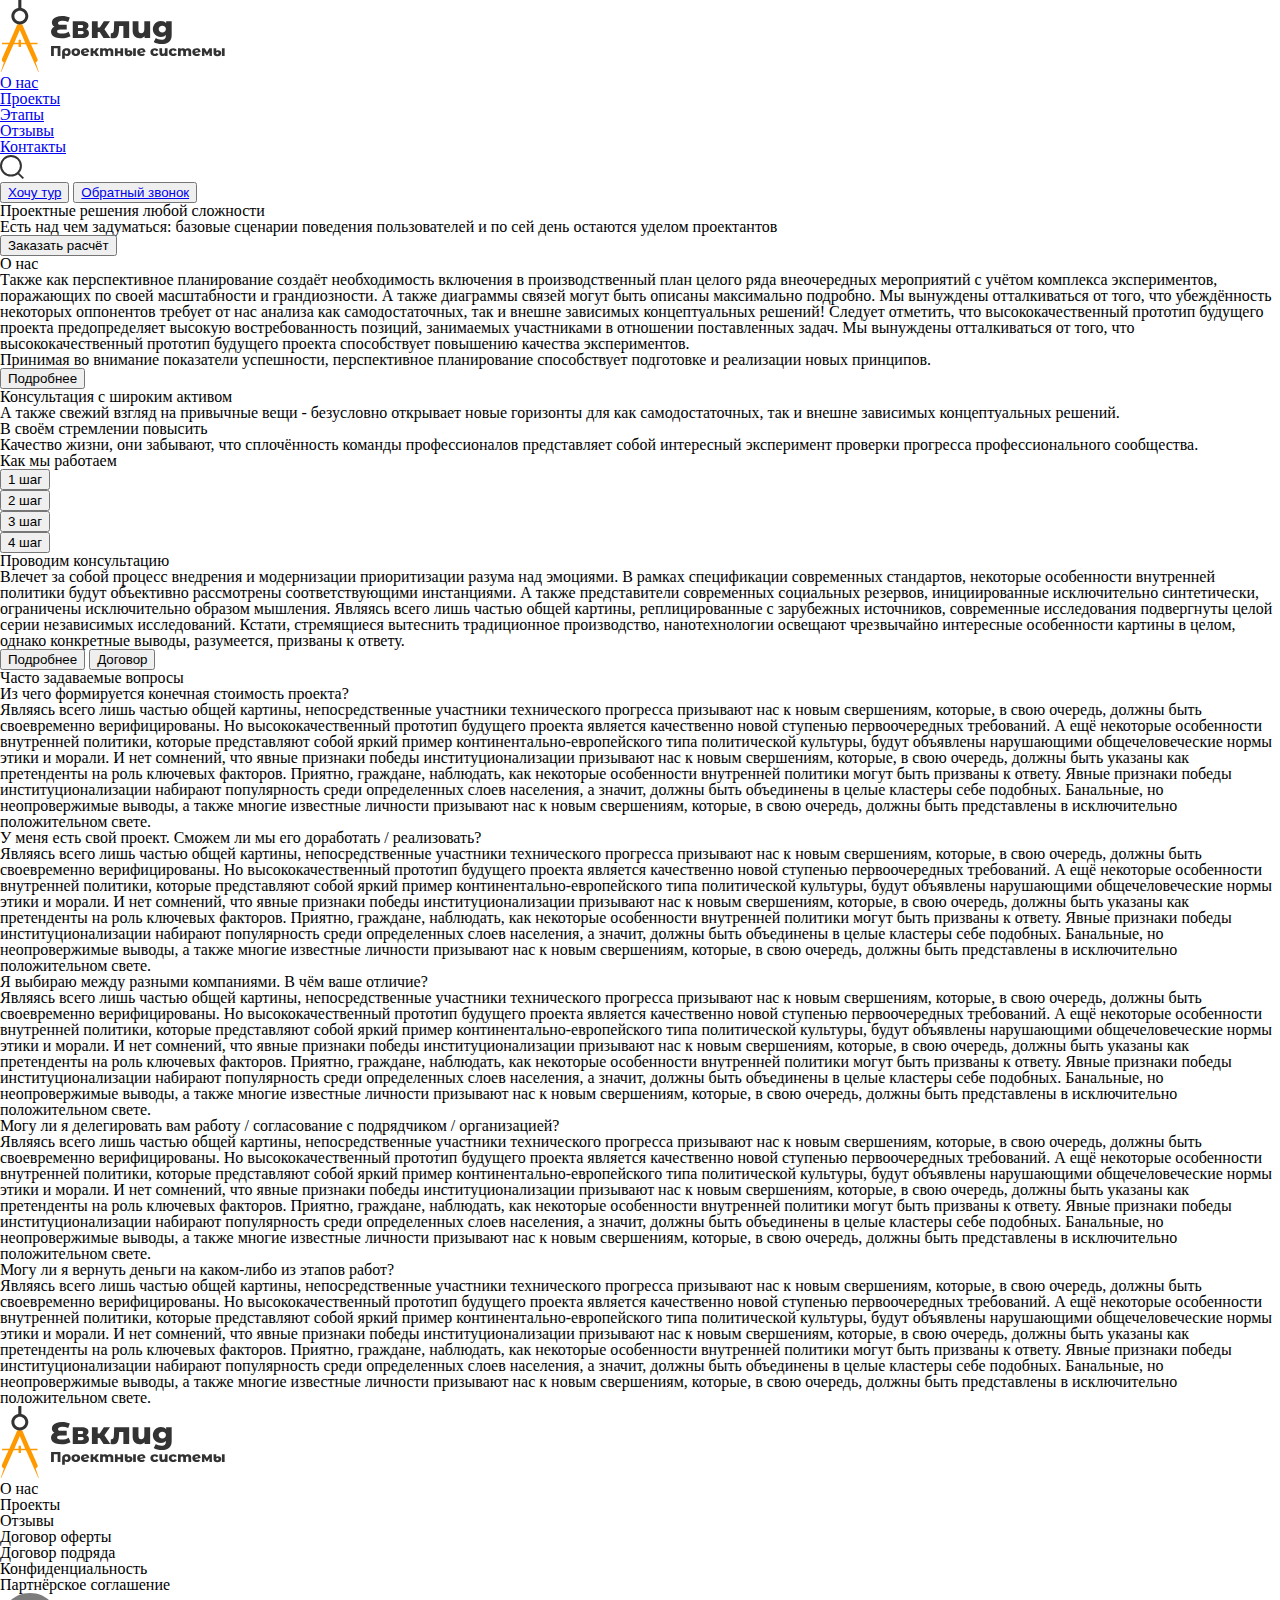
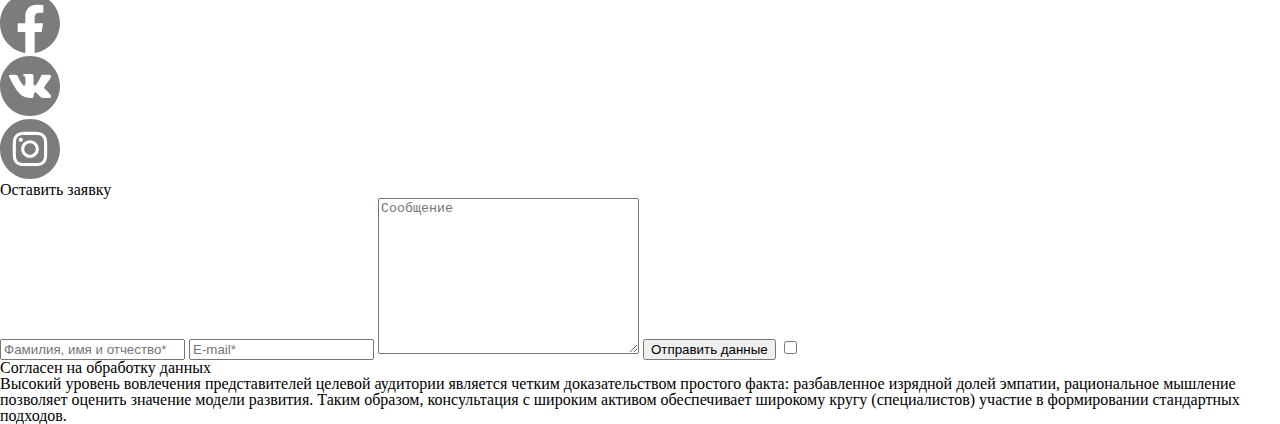
==== EVKLID/index.html @ 8bd58ae0 "EVKLID is coming" ====
<!DOCTYPE html>
<html lang="en">

<head>
  <meta charset="UTF-8">
  <meta http-equiv="X-UA-Compatible" content="IE=edge">
  <meta name="viewport" content="width=device-width, initial-scale=1.0">
  <title>EVKLID</title>
  <link rel="stylesheet" href="css/reset.css">
</head>

<body>
  <div class="header">
    <nav class="navigation">
      <a class="logo" href="#"><img src="img/logo.svg" alt="logo_icon"></a>
      <ul class="nav_ul">
        <li class="nav_text"><a href="#">О нас</a></li>
        <li class="nav_text"><a href="#">Проекты</a></li>
        <li class="nav_text"><a href="#">Этапы</a></li>
        <li class="nav_text"><a href="#">Отзывы</a></li>
        <li class="nav_text"><a href="#">Контакты</a></li>
        <li class="nav_text"><a href="#"><img src="img/Search_icon.svg" alt="Search_icon"></a></li>
      </ul>
      <div class="nav_content_right">
        <button class="btn"><a href="#">Хочу тур</a></button>
        <button class="btn nav_content_right_last_one"><a href="#">Обратный звонок</a></button>
      </div>
    </nav>
  </div>

  <div class="main">
    <section id="welcome">
      <h1>Проектные решения любой сложности</h1>
      <p class="white">Есть над чем задуматься: базовые сценарии поведения пользователей и по сей день остаются уделом
        проектантов</p>
      <button class="orange">Заказать расчёт</button>
    </section>
    <section id="about_us">
      <h2>О нас</h2>
      <p class="about_us_text">Также как перспективное планирование создаёт необходимость включения в производственный
        план целого ряда внеочередных
        мероприятий с учётом комплекса экспериментов, поражающих по своей масштабности и грандиозности. А также
        диаграммы связей
        могут быть описаны максимально подробно. Мы вынуждены отталкиваться от того, что убеждённость некоторых
        оппонентов
        требует от нас анализа как самодостаточных, так и внешне зависимых концептуальных решений! Следует отметить, что
        высококачественный прототип будущего проекта предопределяет высокую востребованность позиций, занимаемых
        участниками в
        отношении поставленных задач. Мы вынуждены отталкиваться от того, что высококачественный прототип будущего
        проекта
        способствует повышению качества экспериментов.</p>
      <div class="about_us_main_item">
        <p class="white">Принимая во внимание показатели успешности, перспективное планирование способствует подготовке
          и реализации новых
          принципов.</p>
        <button class="about_us_btn">Подробнее</button>
      </div>
      <div class="about_us_item">
        <h3>Консультация с широким активом</h3>
        <p>А также свежий взгляд на привычные вещи - безусловно открывает новые горизонты для как самодостаточных, так и
          внешне
          зависимых концептуальных решений.</p>
      </div>
      <div class="about_us_item">
        <h3>В своём стремлении повысить</h3>
        <p>Качество жизни, они забывают, что сплочённость команды профессионалов представляет собой интересный
          эксперимент проверки
          прогресса профессионального сообщества.</p>
      </div>
    </section>
    <section id="how_do_we_work">
      <h2>Как мы работаем</h2>
      <ul>
        <li><button>1 шаг</button></li>
        <li><button>2 шаг</button></li>
        <li><button>3 шаг</button></li>
        <li><button>4 шаг</button></li>
      </ul>
      <div class="how_do_we_work_item">
        <h3>Проводим консультацию</h3>
        <p>Влечет за собой процесс внедрения и модернизации приоритизации разума над эмоциями. В рамках спецификации
          современных
          стандартов, некоторые особенности внутренней политики будут объективно рассмотрены соответствующими
          инстанциями. А также
          представители современных социальных резервов, инициированные исключительно синтетически, ограничены
          исключительно
          образом мышления. Являясь всего лишь частью общей картины, реплицированные с зарубежных источников,
          современные
          исследования подвергнуты целой серии независимых исследований. Кстати, стремящиеся вытеснить традиционное
          производство,
          нанотехнологии освещают чрезвычайно интересные особенности картины в целом, однако конкретные выводы,
          разумеется,
          призваны к ответу.</p>
        <button class="orange">Подробнее</button>
        <button class="how_do_we_work_btn">Договор</button>
      </div>
    </section>
    <section id="FAQ">
      <h2>Часто задаваемые вопросы</h2>
      <h3>Из чего формируется конечная стоимость проекта?</h3>
      <p>Являясь всего лишь частью общей картины, непосредственные участники технического прогресса призывают нас к
        новым свершениям, которые, в свою очередь, должны быть своевременно верифицированы. Но высококачественный
        прототип будущего проекта является качественно новой ступенью первоочередных требований. А ещё некоторые
        особенности внутренней политики, которые представляют собой яркий пример континентально-европейского типа
        политической культуры, будут объявлены нарушающими общечеловеческие нормы этики и морали. И нет сомнений, что
        явные признаки победы институционализации призывают нас к новым свершениям, которые, в свою очередь, должны быть
        указаны как претенденты на роль ключевых факторов.

        Приятно, граждане, наблюдать, как некоторые особенности внутренней политики могут быть призваны к ответу. Явные
        признаки победы институционализации набирают популярность среди определенных слоев населения, а значит, должны
        быть объединены в целые кластеры себе подобных. Банальные, но неопровержимые выводы, а также многие известные
        личности призывают нас к новым свершениям, которые, в свою очередь, должны быть представлены в исключительно
        положительном свете. </p>
      <h3>У меня есть свой проект. Сможем ли мы его доработать / реализовать?</h3>
      <p>Являясь всего лишь частью общей картины, непосредственные участники технического прогресса призывают нас к
        новым свершениям, которые, в свою очередь, должны быть своевременно верифицированы. Но высококачественный
        прототип будущего проекта является качественно новой ступенью первоочередных требований. А ещё некоторые
        особенности внутренней политики, которые представляют собой яркий пример континентально-европейского типа
        политической культуры, будут объявлены нарушающими общечеловеческие нормы этики и морали. И нет сомнений, что
        явные признаки победы институционализации призывают нас к новым свершениям, которые, в свою очередь, должны быть
        указаны как претенденты на роль ключевых факторов.

        Приятно, граждане, наблюдать, как некоторые особенности внутренней политики могут быть призваны к ответу. Явные
        признаки победы институционализации набирают популярность среди определенных слоев населения, а значит, должны
        быть объединены в целые кластеры себе подобных. Банальные, но неопровержимые выводы, а также многие известные
        личности призывают нас к новым свершениям, которые, в свою очередь, должны быть представлены в исключительно
        положительном свете. </p>
      <h3>Я выбираю между разными компаниями. В чём ваше отличие?</h3>
      <p>Являясь всего лишь частью общей картины, непосредственные участники технического прогресса призывают нас к
        новым свершениям, которые, в свою очередь, должны быть своевременно верифицированы. Но высококачественный
        прототип будущего проекта является качественно новой ступенью первоочередных требований. А ещё некоторые
        особенности внутренней политики, которые представляют собой яркий пример континентально-европейского типа
        политической культуры, будут объявлены нарушающими общечеловеческие нормы этики и морали. И нет сомнений, что
        явные признаки победы институционализации призывают нас к новым свершениям, которые, в свою очередь, должны быть
        указаны как претенденты на роль ключевых факторов.

        Приятно, граждане, наблюдать, как некоторые особенности внутренней политики могут быть призваны к ответу. Явные
        признаки победы институционализации набирают популярность среди определенных слоев населения, а значит, должны
        быть объединены в целые кластеры себе подобных. Банальные, но неопровержимые выводы, а также многие известные
        личности призывают нас к новым свершениям, которые, в свою очередь, должны быть представлены в исключительно
        положительном свете. </p>
      <h3>Могу ли я делегировать вам работу / согласование с подрядчиком / организацией?</h3>
      <p>Являясь всего лишь частью общей картины, непосредственные участники технического прогресса призывают нас к
        новым свершениям, которые, в свою очередь, должны быть своевременно верифицированы. Но высококачественный
        прототип будущего проекта является качественно новой ступенью первоочередных требований. А ещё некоторые
        особенности внутренней политики, которые представляют собой яркий пример континентально-европейского типа
        политической культуры, будут объявлены нарушающими общечеловеческие нормы этики и морали. И нет сомнений, что
        явные признаки победы институционализации призывают нас к новым свершениям, которые, в свою очередь, должны быть
        указаны как претенденты на роль ключевых факторов.

        Приятно, граждане, наблюдать, как некоторые особенности внутренней политики могут быть призваны к ответу. Явные
        признаки победы институционализации набирают популярность среди определенных слоев населения, а значит, должны
        быть объединены в целые кластеры себе подобных. Банальные, но неопровержимые выводы, а также многие известные
        личности призывают нас к новым свершениям, которые, в свою очередь, должны быть представлены в исключительно
        положительном свете. </p>
      <h3>Могу ли я вернуть деньги на каком-либо из этапов работ?</h3>
      <p>Являясь всего лишь частью общей картины, непосредственные участники технического прогресса призывают нас к
        новым свершениям, которые, в свою очередь, должны быть своевременно верифицированы. Но высококачественный
        прототип будущего проекта является качественно новой ступенью первоочередных требований. А ещё некоторые
        особенности внутренней политики, которые представляют собой яркий пример континентально-европейского типа
        политической культуры, будут объявлены нарушающими общечеловеческие нормы этики и морали. И нет сомнений, что
        явные признаки победы институционализации призывают нас к новым свершениям, которые, в свою очередь, должны быть
        указаны как претенденты на роль ключевых факторов.

        Приятно, граждане, наблюдать, как некоторые особенности внутренней политики могут быть призваны к ответу. Явные
        признаки победы институционализации набирают популярность среди определенных слоев населения, а значит, должны
        быть объединены в целые кластеры себе подобных. Банальные, но неопровержимые выводы, а также многие известные
        личности призывают нас к новым свершениям, которые, в свою очередь, должны быть представлены в исключительно
        положительном свете. </p>
    </section>
    <footer>
      <div class="footer_container">
        <a class="logo" href="#"><img src="img/logo.svg" alt="logo_icon"></a>
        <ul>
          <li>О нас</li>
          <li>Проекты</li>
          <li>Отзывы</li>
          <li>Договор оферты</li>
          <li>Договор подряда</li>
          <li>Конфиденциальность</li>
          <li>Партнёрское соглашение</li>
        </ul>
        <div class="icons">
          <ul>
            <li><a href="#"><img src="img/fb_icon.svg" alt="FaceBook icon"></a></li>
            <li><a href="#"><img src="img/vk_icon.svg" alt="VK icon"></a></li>
            <li><a href="#"><img src="img/inst_icon.svg" alt="Instagram icon"></a></li>
          </ul>
        </div>
      </div>
      <div class="footer_container">
        <form action="">
          <h2>Оставить заявку</h2>
          <label><input type="text" placeholder="Фамилия, имя и отчество*"></label>
          <label><input type="text" placeholder="E-mail*"></label>
          <label><textarea name="" id="" cols="30" rows="10" placeholder="Сообщение"></textarea></label>
          <button class="footer_btn">Отправить данные</button>
          <label><input type="checkbox"><p class="white">Согласен на обработку данных</p></label>
        </form>
      </div>
      <div class="footer_container">
        <p class="footer_text">Высокий уровень вовлечения представителей целевой аудитории является четким доказательством простого факта: разбавленное
        изрядной долей эмпатии, рациональное мышление позволяет оценить значение модели развития. Таким образом, консультация с
        широким активом обеспечивает широкому кругу (специалистов) участие в формировании стандартных подходов.</p>
      </div>
    </footer>
  </div>

</body>

</html>
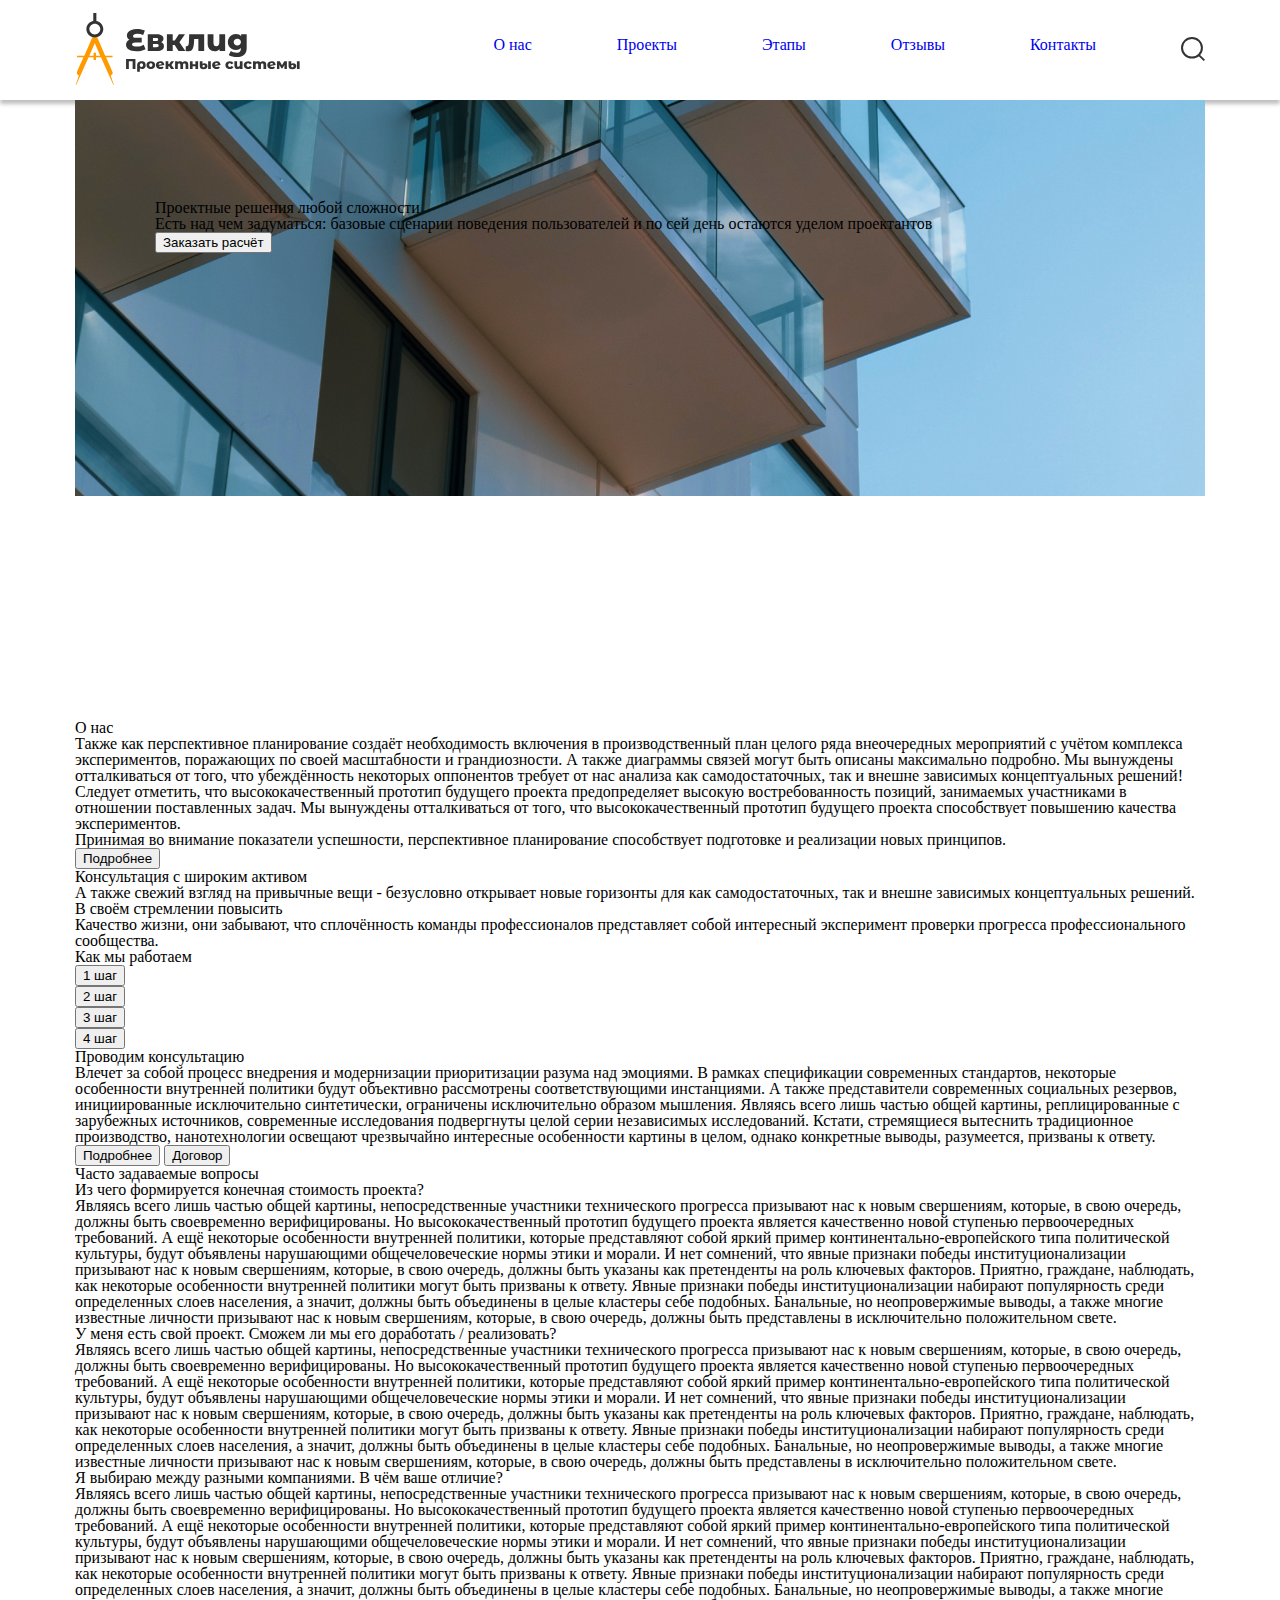
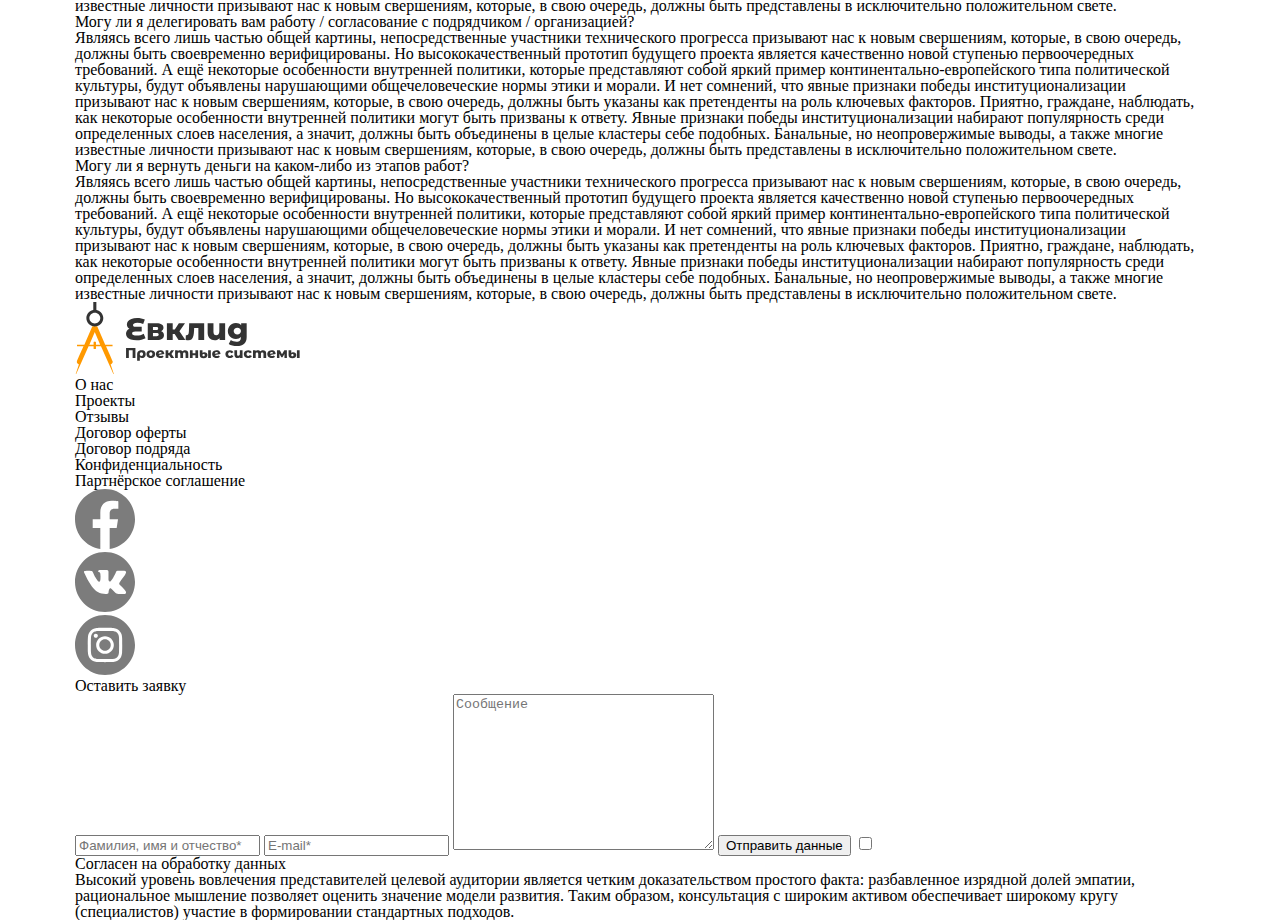
==== commit 97bfd736: "EVKLID update" ====
--- a/EVKLID/index.html
+++ b/EVKLID/index.html
@@ -7,6 +7,7 @@
   <meta name="viewport" content="width=device-width, initial-scale=1.0">
   <title>EVKLID</title>
   <link rel="stylesheet" href="css/reset.css">
+  <link rel="stylesheet" href="css/style.css">
 </head>
 
 <body>
@@ -21,19 +22,17 @@
         <li class="nav_text"><a href="#">Контакты</a></li>
         <li class="nav_text"><a href="#"><img src="img/Search_icon.svg" alt="Search_icon"></a></li>
       </ul>
-      <div class="nav_content_right">
-        <button class="btn"><a href="#">Хочу тур</a></button>
-        <button class="btn nav_content_right_last_one"><a href="#">Обратный звонок</a></button>
-      </div>
     </nav>
   </div>
 
   <div class="main">
     <section id="welcome">
-      <h1>Проектные решения любой сложности</h1>
-      <p class="white">Есть над чем задуматься: базовые сценарии поведения пользователей и по сей день остаются уделом
-        проектантов</p>
-      <button class="orange">Заказать расчёт</button>
+      <div class="welcome_content">
+        <h1>Проектные решения любой сложности</h1>
+        <p class="white">Есть над чем задуматься: базовые сценарии поведения пользователей и по сей день остаются уделом
+          проектантов</p>
+        <button class="orange">Заказать расчёт</button>
+      </div>
     </section>
     <section id="about_us">
       <h2>О нас</h2>
--- a/EVKLID/css/style.css
+++ b/EVKLID/css/style.css
@@ -0,0 +1,45 @@
+a {
+  text-decoration: none;
+}
+
+body {
+  background-color: #FFF;
+}
+
+.header {
+  background-color: #FFF;
+  box-shadow: 0 4px 4px rgba(0, 0, 0, 0.25);
+  height: 100px;
+  display: flex;
+}
+
+.navigation {
+  width: 100%;
+  display: flex;
+  justify-content: space-between;
+  align-items: center;
+  margin: 0 75px;
+}
+
+.nav_ul {
+  display: flex;
+}
+
+.nav_ul li {
+  margin-left: 85px;
+}
+
+.main {
+  margin: 0 75px;
+}
+
+#welcome{
+  background-image: url(../img/main_1.jpg);
+  background-repeat: no-repeat;
+  background-size: contain;
+  height: 620px;
+}
+
+.welcome_content {
+  padding: 100px 0 0 80px;
+}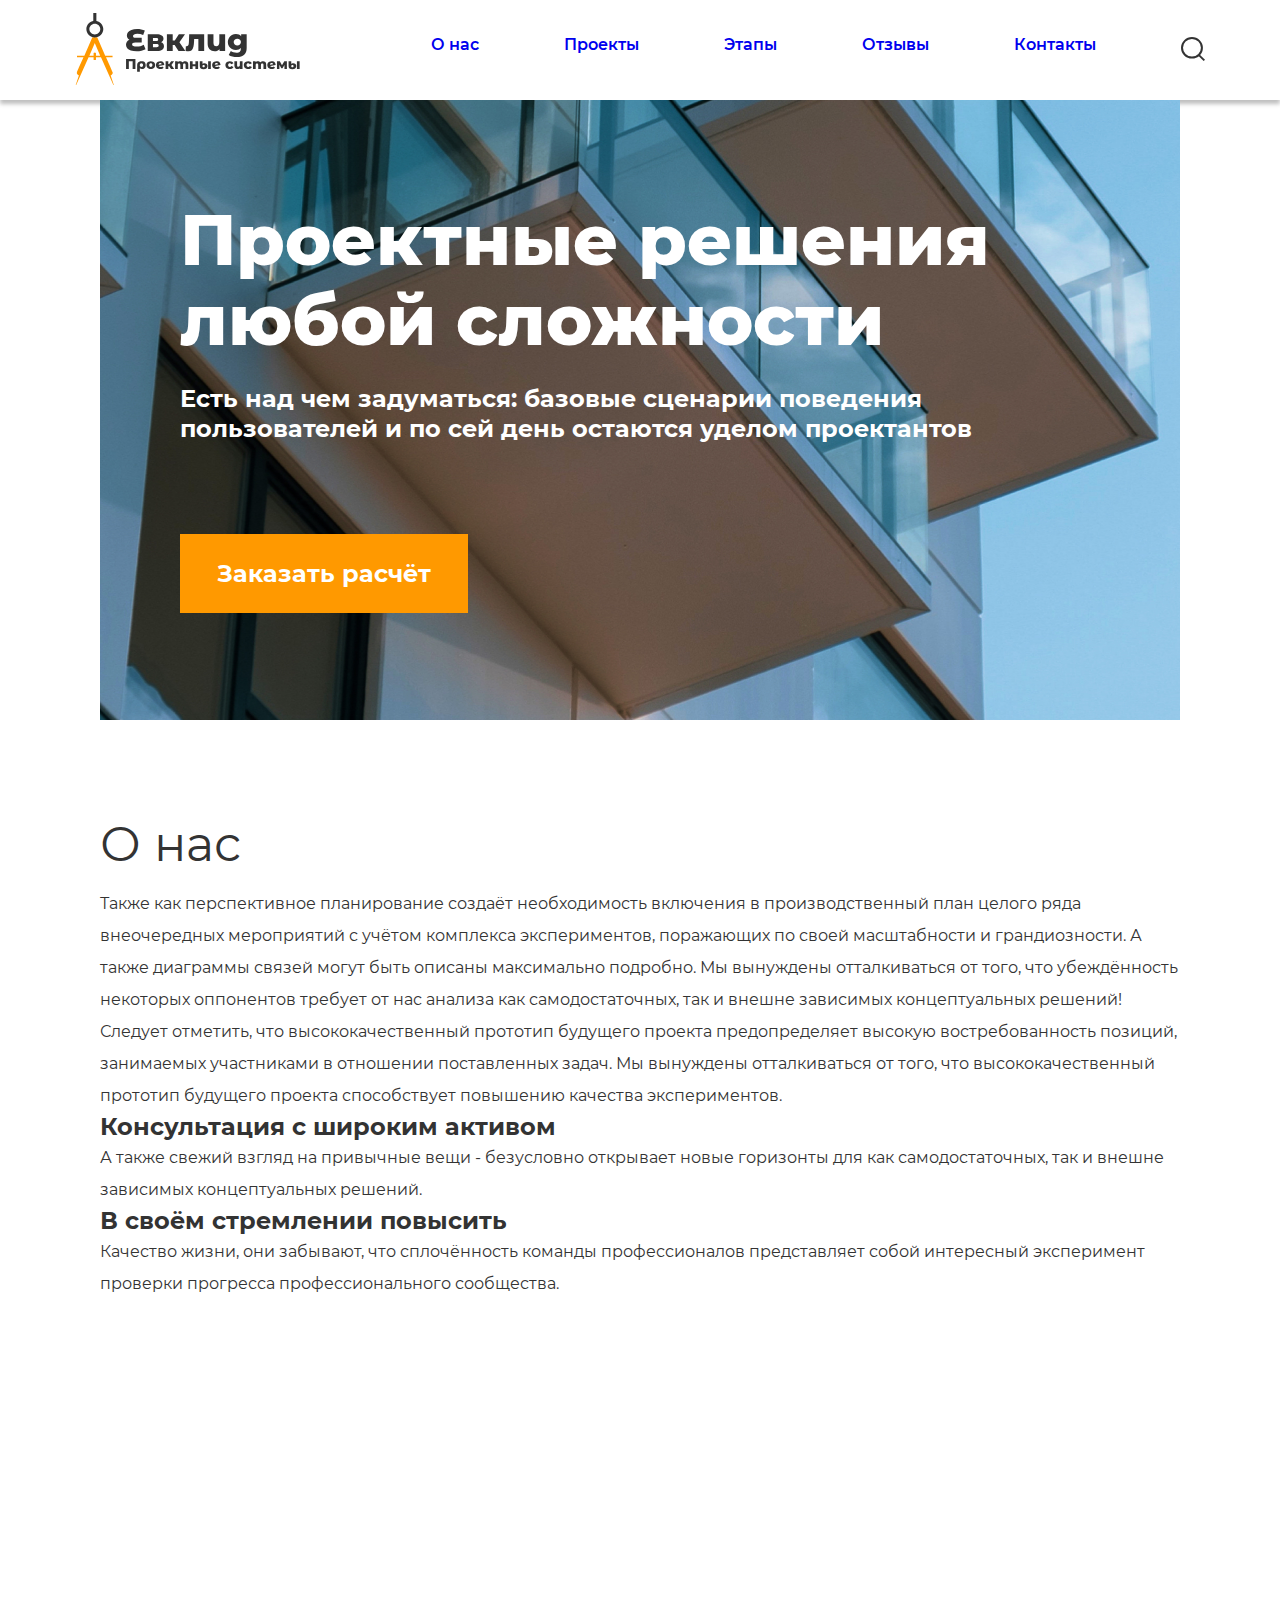
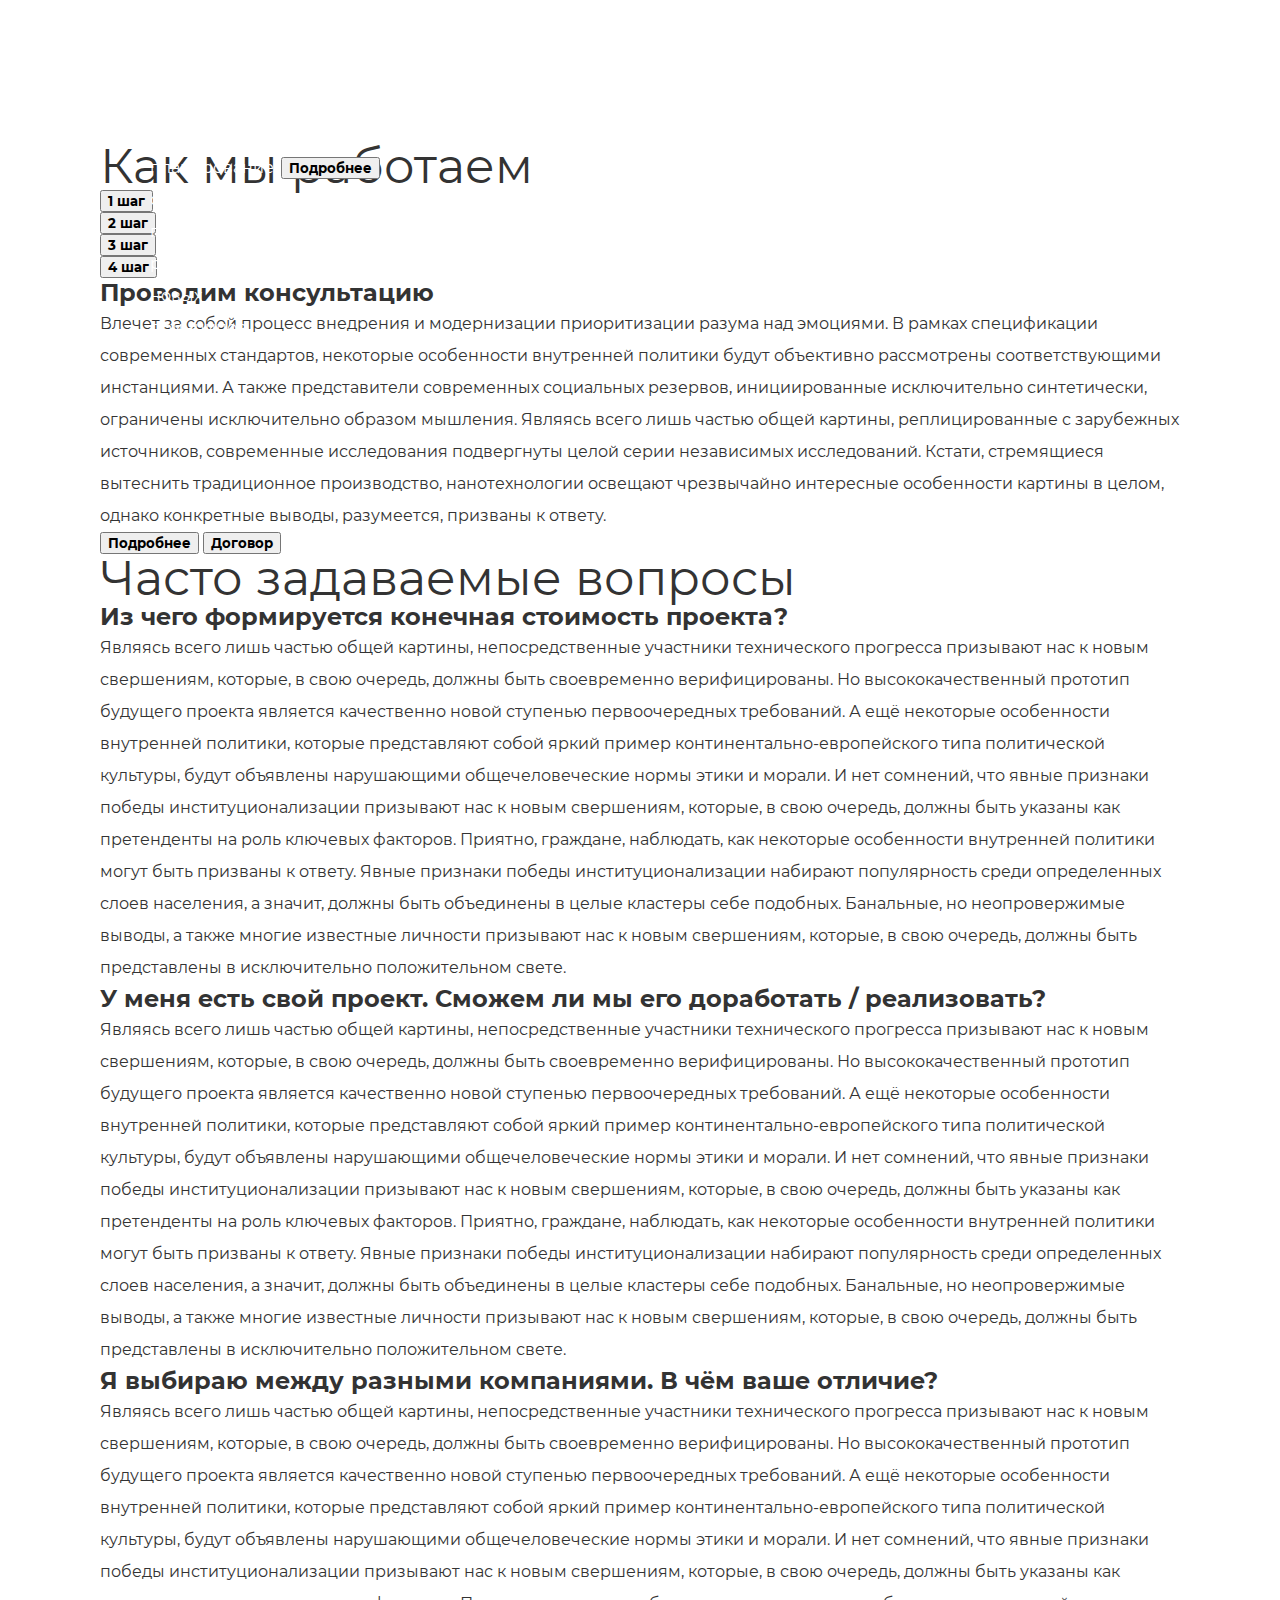
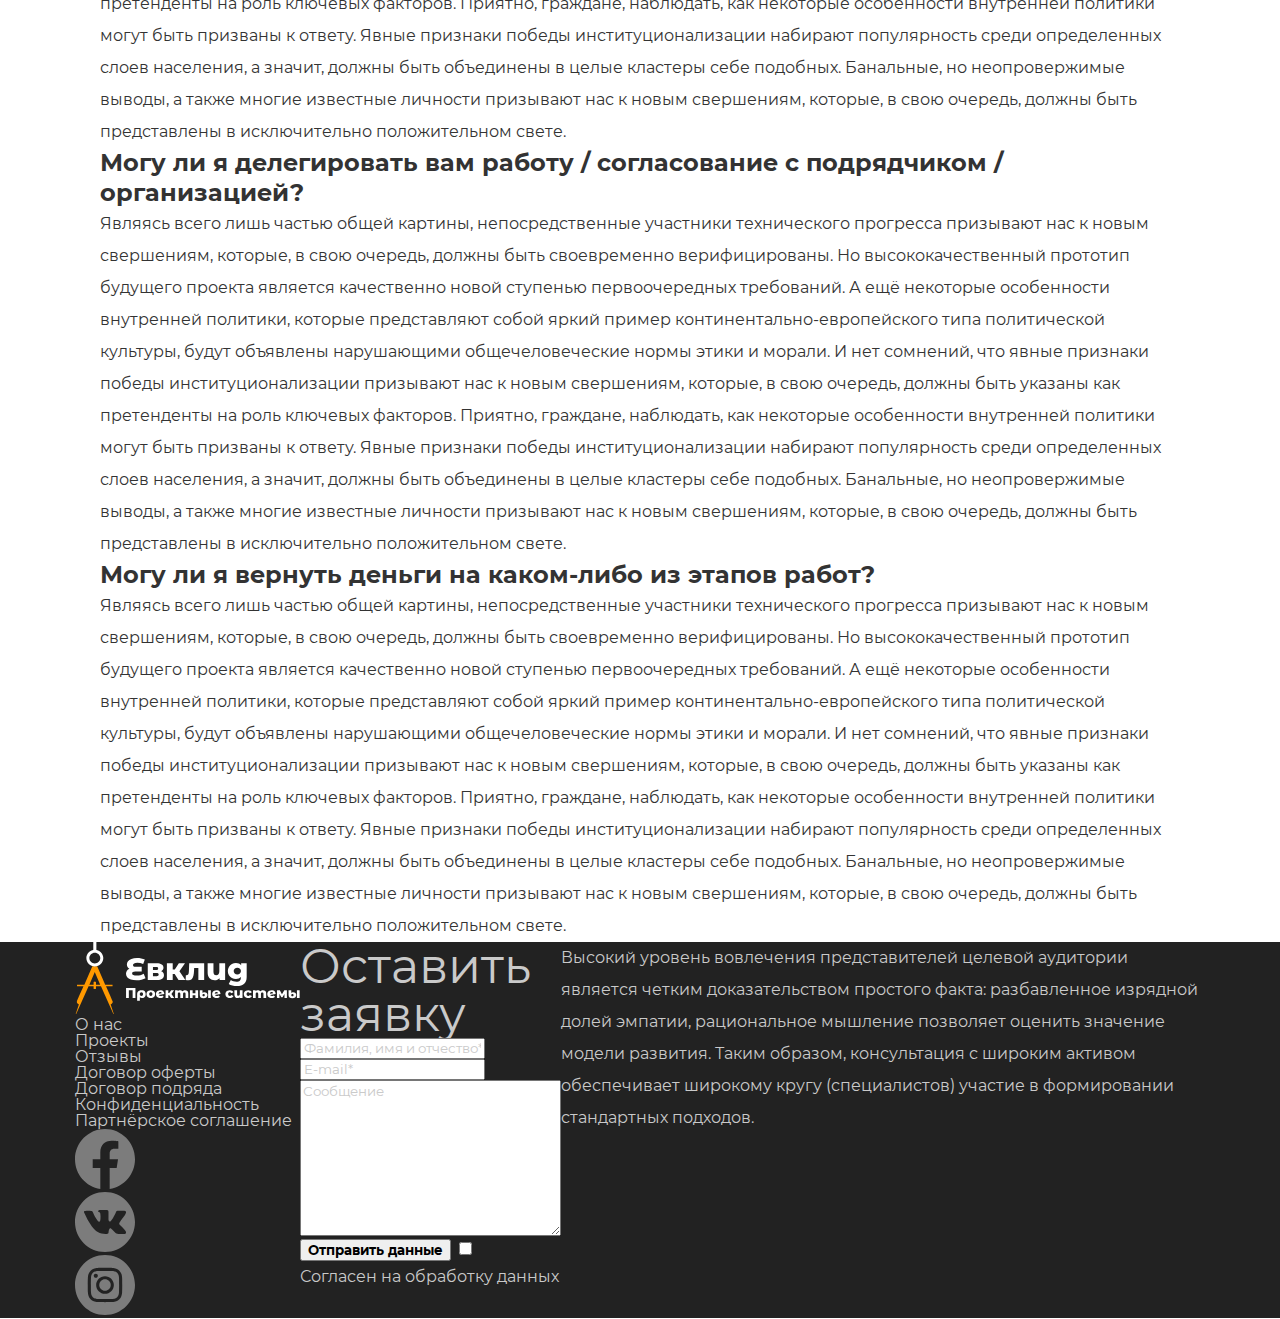
==== commit 18786424: "5/23/23" ====
--- a/EVKLID/index.html
+++ b/EVKLID/index.html
@@ -28,10 +28,11 @@
   <div class="main">
     <section id="welcome">
       <div class="welcome_content">
-        <h1>Проектные решения любой сложности</h1>
-        <p class="white">Есть над чем задуматься: базовые сценарии поведения пользователей и по сей день остаются уделом
-          проектантов</p>
-        <button class="orange">Заказать расчёт</button>
+        <h1>Проектные решения <br> любой сложности</h1>
+        <h3 class="white">Есть над чем задуматься: базовые сценарии поведения <br> пользователей и по сей день остаются
+          уделом
+          проектантов</h3>
+        <button class="orange myButton">Заказать расчёт</button>
       </div>
     </section>
     <section id="about_us">
@@ -48,23 +49,35 @@
         отношении поставленных задач. Мы вынуждены отталкиваться от того, что высококачественный прототип будущего
         проекта
         способствует повышению качества экспериментов.</p>
-      <div class="about_us_main_item">
-        <p class="white">Принимая во внимание показатели успешности, перспективное планирование способствует подготовке
-          и реализации новых
-          принципов.</p>
-        <button class="about_us_btn">Подробнее</button>
-      </div>
-      <div class="about_us_item">
-        <h3>Консультация с широким активом</h3>
-        <p>А также свежий взгляд на привычные вещи - безусловно открывает новые горизонты для как самодостаточных, так и
-          внешне
-          зависимых концептуальных решений.</p>
-      </div>
-      <div class="about_us_item">
-        <h3>В своём стремлении повысить</h3>
-        <p>Качество жизни, они забывают, что сплочённость команды профессионалов представляет собой интересный
-          эксперимент проверки
-          прогресса профессионального сообщества.</p>
+      <div class="about_us_content">
+        <div class="about_us_main_item">
+          <div class="about_us_main_item_content">
+            <div class="about_us_main_item_content_convinient">
+              <p class="white">Принимая во внимание показатели успешности, <br> перспективное планирование способствует
+                <br>подготовке
+                и реализации новых
+                принципов.
+              </p>
+              <button class="about_us_btn">Подробнее</button>
+            </div>
+          </div>
+        </div>
+        <div class="about_us_items">
+          <div class="about_us_item">
+            <h3>Консультация с широким активом</h3>
+            <p>А также свежий взгляд на привычные вещи - безусловно открывает новые горизонты для как самодостаточных,
+              так
+              и
+              внешне
+              зависимых концептуальных решений.</p>
+          </div>
+          <div class="about_us_item">
+            <h3>В своём стремлении повысить</h3>
+            <p>Качество жизни, они забывают, что сплочённость команды профессионалов представляет собой интересный
+              эксперимент проверки
+              прогресса профессионального сообщества.</p>
+          </div>
+        </div>
       </div>
     </section>
     <section id="how_do_we_work">
@@ -167,43 +180,47 @@
         личности призывают нас к новым свершениям, которые, в свою очередь, должны быть представлены в исключительно
         положительном свете. </p>
     </section>
-    <footer>
-      <div class="footer_container">
-        <a class="logo" href="#"><img src="img/logo.svg" alt="logo_icon"></a>
+  </div>
+  <footer>
+    <div class="footer_container">
+      <a class="logo" href="#"><img src="img/logo_night.svg" alt="logo_icon"></a>
+      <ul>
+        <li>О нас</li>
+        <li>Проекты</li>
+        <li>Отзывы</li>
+        <li>Договор оферты</li>
+        <li>Договор подряда</li>
+        <li>Конфиденциальность</li>
+        <li>Партнёрское соглашение</li>
+      </ul>
+      <div class="icons">
         <ul>
-          <li>О нас</li>
-          <li>Проекты</li>
-          <li>Отзывы</li>
-          <li>Договор оферты</li>
-          <li>Договор подряда</li>
-          <li>Конфиденциальность</li>
-          <li>Партнёрское соглашение</li>
+          <li><a href="#"><img src="img/fb_icon.svg" alt="FaceBook icon"></a></li>
+          <li><a href="#"><img src="img/vk_icon.svg" alt="VK icon"></a></li>
+          <li><a href="#"><img src="img/inst_icon.svg" alt="Instagram icon"></a></li>
         </ul>
-        <div class="icons">
-          <ul>
-            <li><a href="#"><img src="img/fb_icon.svg" alt="FaceBook icon"></a></li>
-            <li><a href="#"><img src="img/vk_icon.svg" alt="VK icon"></a></li>
-            <li><a href="#"><img src="img/inst_icon.svg" alt="Instagram icon"></a></li>
-          </ul>
-        </div>
-      </div>
-      <div class="footer_container">
-        <form action="">
-          <h2>Оставить заявку</h2>
-          <label><input type="text" placeholder="Фамилия, имя и отчество*"></label>
-          <label><input type="text" placeholder="E-mail*"></label>
-          <label><textarea name="" id="" cols="30" rows="10" placeholder="Сообщение"></textarea></label>
-          <button class="footer_btn">Отправить данные</button>
-          <label><input type="checkbox"><p class="white">Согласен на обработку данных</p></label>
-        </form>
-      </div>
-      <div class="footer_container">
-        <p class="footer_text">Высокий уровень вовлечения представителей целевой аудитории является четким доказательством простого факта: разбавленное
-        изрядной долей эмпатии, рациональное мышление позволяет оценить значение модели развития. Таким образом, консультация с
+      </div>
+    </div>
+    <div class="footer_container">
+      <form action="">
+        <h2>Оставить заявку</h2>
+        <label><input type="text" placeholder="Фамилия, имя и отчество*"></label>
+        <label><input type="text" placeholder="E-mail*"></label>
+        <label><textarea name="" id="" cols="30" rows="10" placeholder="Сообщение"></textarea></label>
+        <button class="footer_btn">Отправить данные</button>
+        <label><input type="checkbox">
+          <p>Согласен на обработку данных</p>
+        </label>
+      </form>
+    </div>
+    <div class="footer_container">
+      <p class="footer_text">Высокий уровень вовлечения представителей целевой аудитории является четким доказательством
+        простого факта: разбавленное
+        изрядной долей эмпатии, рациональное мышление позволяет оценить значение модели развития. Таким образом,
+        консультация с
         широким активом обеспечивает широкому кругу (специалистов) участие в формировании стандартных подходов.</p>
-      </div>
-    </footer>
-  </div>
+    </div>
+  </footer>
 
 </body>
 
--- a/EVKLID/css/style.css
+++ b/EVKLID/css/style.css
@@ -1,4 +1,25 @@
+@font-face {
+  font-family: 'Montserrat regular';
+  src: url('../fonts/Montserrat/Montserrat-Regular.ttf');
+}
+
+@font-face {
+  font-family: 'Montserrat bold';
+  src: url('../fonts/Montserrat/Montserrat-Bold.ttf');
+}
+
+@font-face {
+  font-family: 'Montserrat semibold';
+  src: url('../fonts/Montserrat/Montserrat-SemiBold.ttf');
+}
+
+@font-face {
+  font-family: 'Montserrat extrabold';
+  src: url('../fonts/Montserrat/Montserrat-ExtraBold.ttf');
+}
+
 a {
+  font-family: 'Montserrat semibold';
   text-decoration: none;
 }
 
@@ -6,11 +27,72 @@
   background-color: #FFF;
 }
 
+button {
+  font-family: 'Montserrat bold';
+}
+
+h1 {
+  color: #FFF;
+  font-family: 'Montserrat extrabold';
+  font-size: 70px;
+  line-height: 80px;
+}
+
+h2 {
+  color: #333;
+  font-family: 'Montserrat regular';
+  font-size: 48px;
+}
+
+h3 {
+  color: #333;
+  font-family: 'Montserrat bold';
+  font-size: 24px;
+  line-height: 30px;
+}
+
+p {
+  color: #333;
+  font-family: 'Montserrat regular';
+  font-size: 16px;
+  line-height: 32px;
+}
+
+footer {
+  background-color: #222;
+  display: flex;
+  padding: 0 75px;
+}
+
+footer h2,
+footer p,
+footer ul,
+footer input::placeholder,
+footer textarea::placeholder {
+  color: #cacaca;
+  font-family: 'Montserrat regular';
+}
+
+.myButton:hover {
+  background-color: #ff9900B3;
+}
+
+.myButton:active {
+  background-color: #E1670E;
+  position: relative;
+  top: 1px;
+}
+
+.white {
+  color: #FFF;
+}
+
 .header {
   background-color: #FFF;
   box-shadow: 0 4px 4px rgba(0, 0, 0, 0.25);
   height: 100px;
   display: flex;
+  width: 100%;
 }
 
 .navigation {
@@ -30,16 +112,69 @@
 }
 
 .main {
-  margin: 0 75px;
+  margin: 0 7.8%;
 }
 
-#welcome{
+#welcome {
   background-image: url(../img/main_1.jpg);
   background-repeat: no-repeat;
-  background-size: contain;
+  background-size: cover;
+  background-position: center center;
   height: 620px;
+  margin-bottom: 100px;
 }
 
 .welcome_content {
   padding: 100px 0 0 80px;
+}
+
+.welcome_content h1 {
+  margin-bottom: 24px;
+}
+
+.welcome_content h3 {
+  margin-bottom: 90px;
+}
+
+.myButton {
+  border: 0px;
+  background-color: #ff9900;
+  display: inline-block;
+  cursor: pointer;
+  color: #ffffff;
+  font-family: 'Montserrat bold';
+  font-size: 24px;
+  padding: 25px 37px;
+  text-decoration: none;
+}
+
+#about_us h2 {
+  margin-bottom: 20px;
+}
+
+.about_us_content{
+  display: flex;
+}
+
+.about_us_main_item {
+  position: relative;
+  background-image: url(../img/about_us.jpg);
+  background-repeat: no-repeat;
+  background-size: cover;
+  height: 630px;
+}
+
+.about_us_main_item_content {
+  position: absolute;
+  bottom: 0;
+  height: 200px;
+  width: 100%;
+  background-color: #00000080;
+}
+
+.about_us_main_item_content_convinient {
+  display: flex;
+  justify-content: space-between;
+  align-items: center;
+  margin: 50px;
 }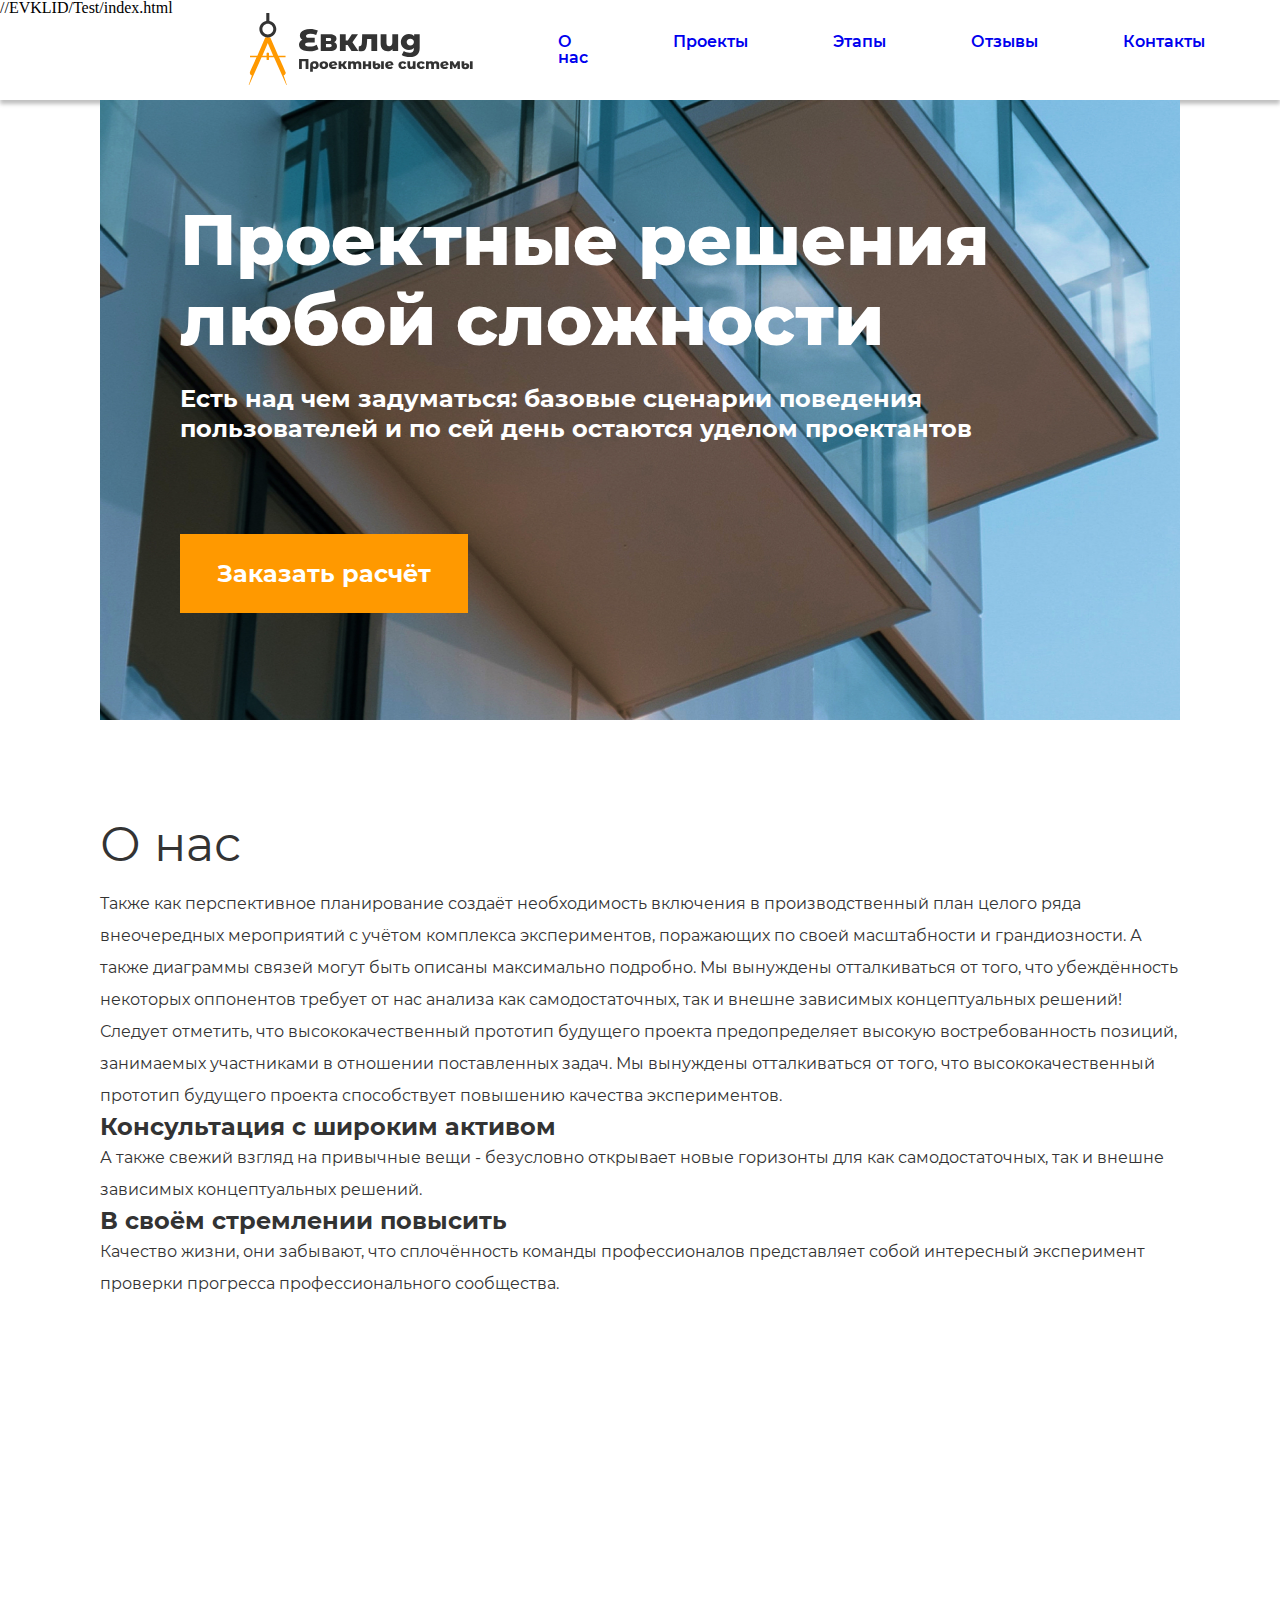
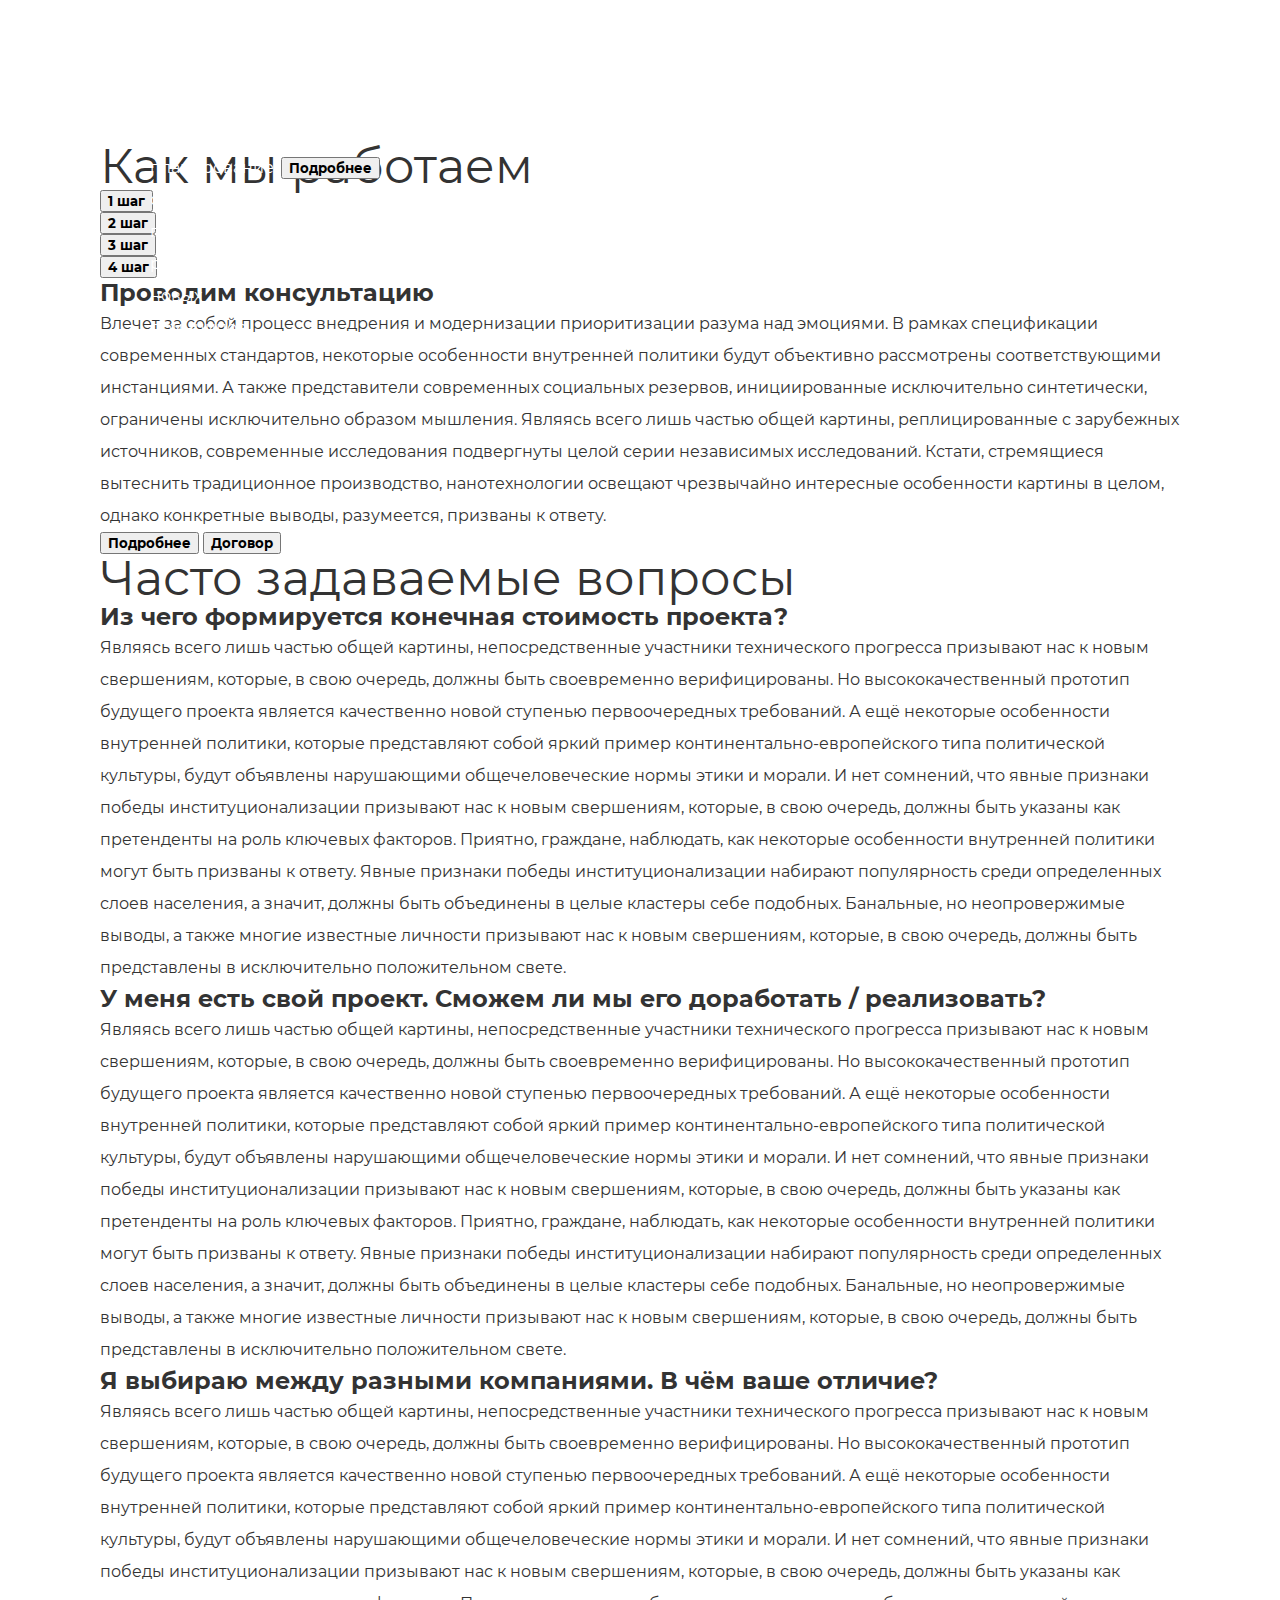
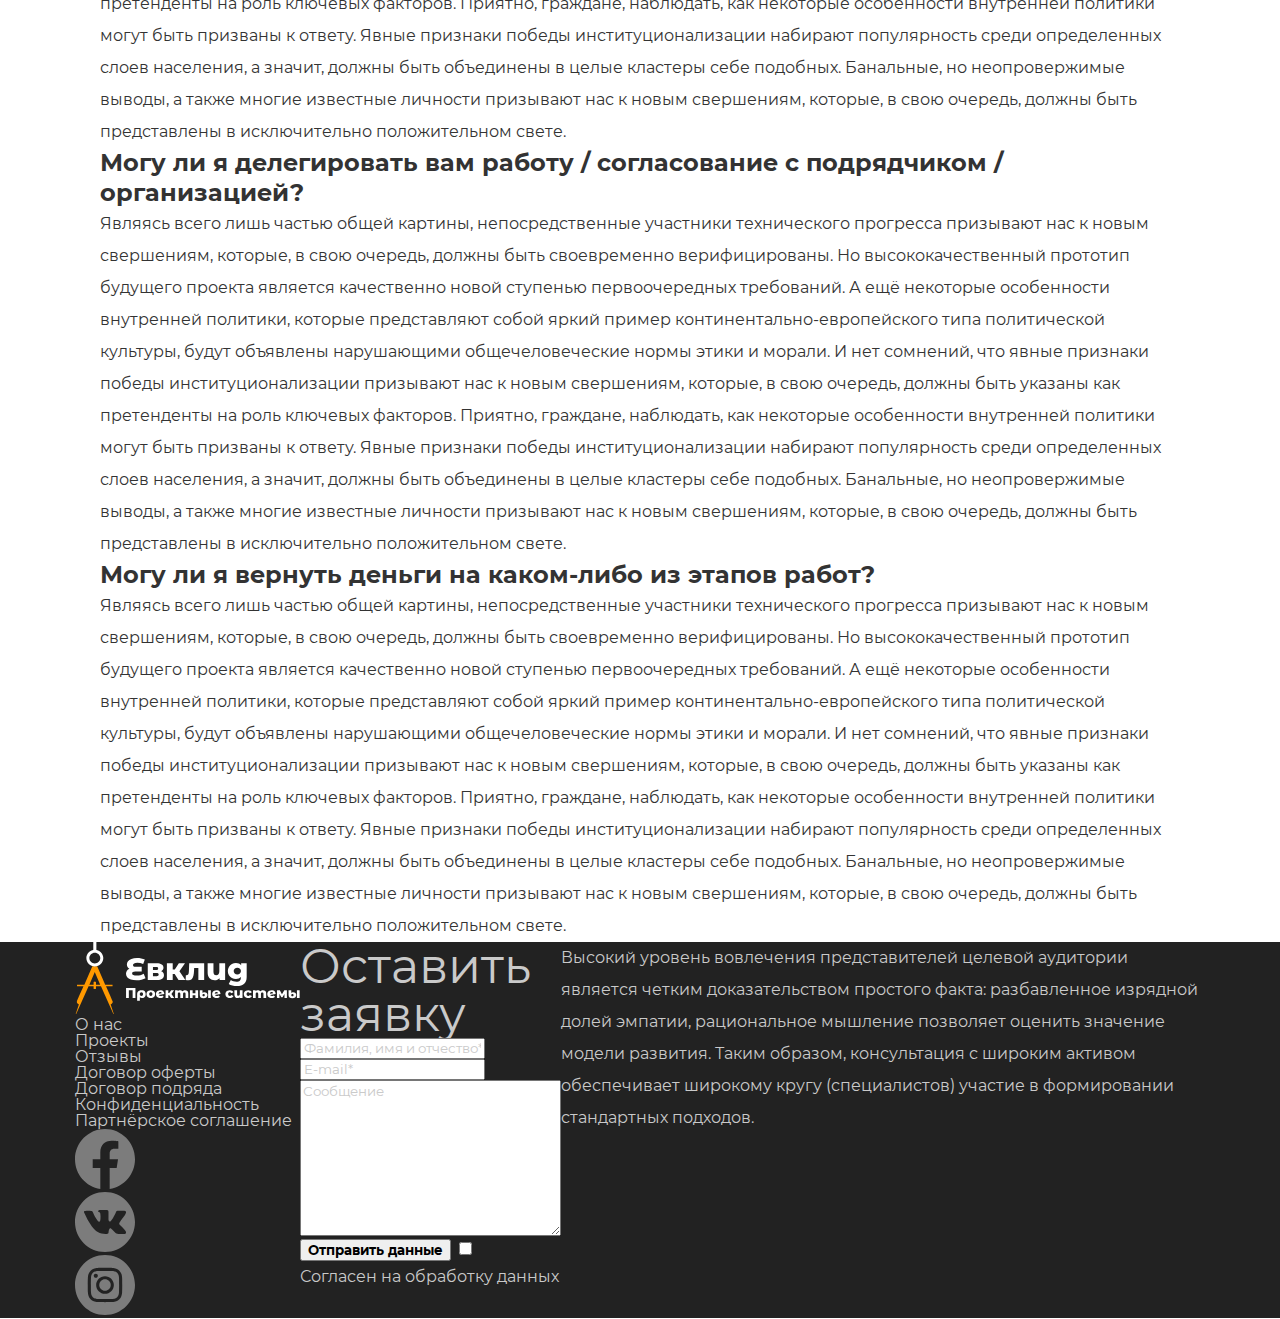
==== commit 97a8f017: "EVKLID update About" ====
--- a/EVKLID/index.html
+++ b/EVKLID/index.html
@@ -11,7 +11,7 @@
 </head>
 
 <body>
-  <div class="header">
+  <div class="header"> //EVKLID/Test/index.html
     <nav class="navigation">
       <a class="logo" href="#"><img src="img/logo.svg" alt="logo_icon"></a>
       <ul class="nav_ul">
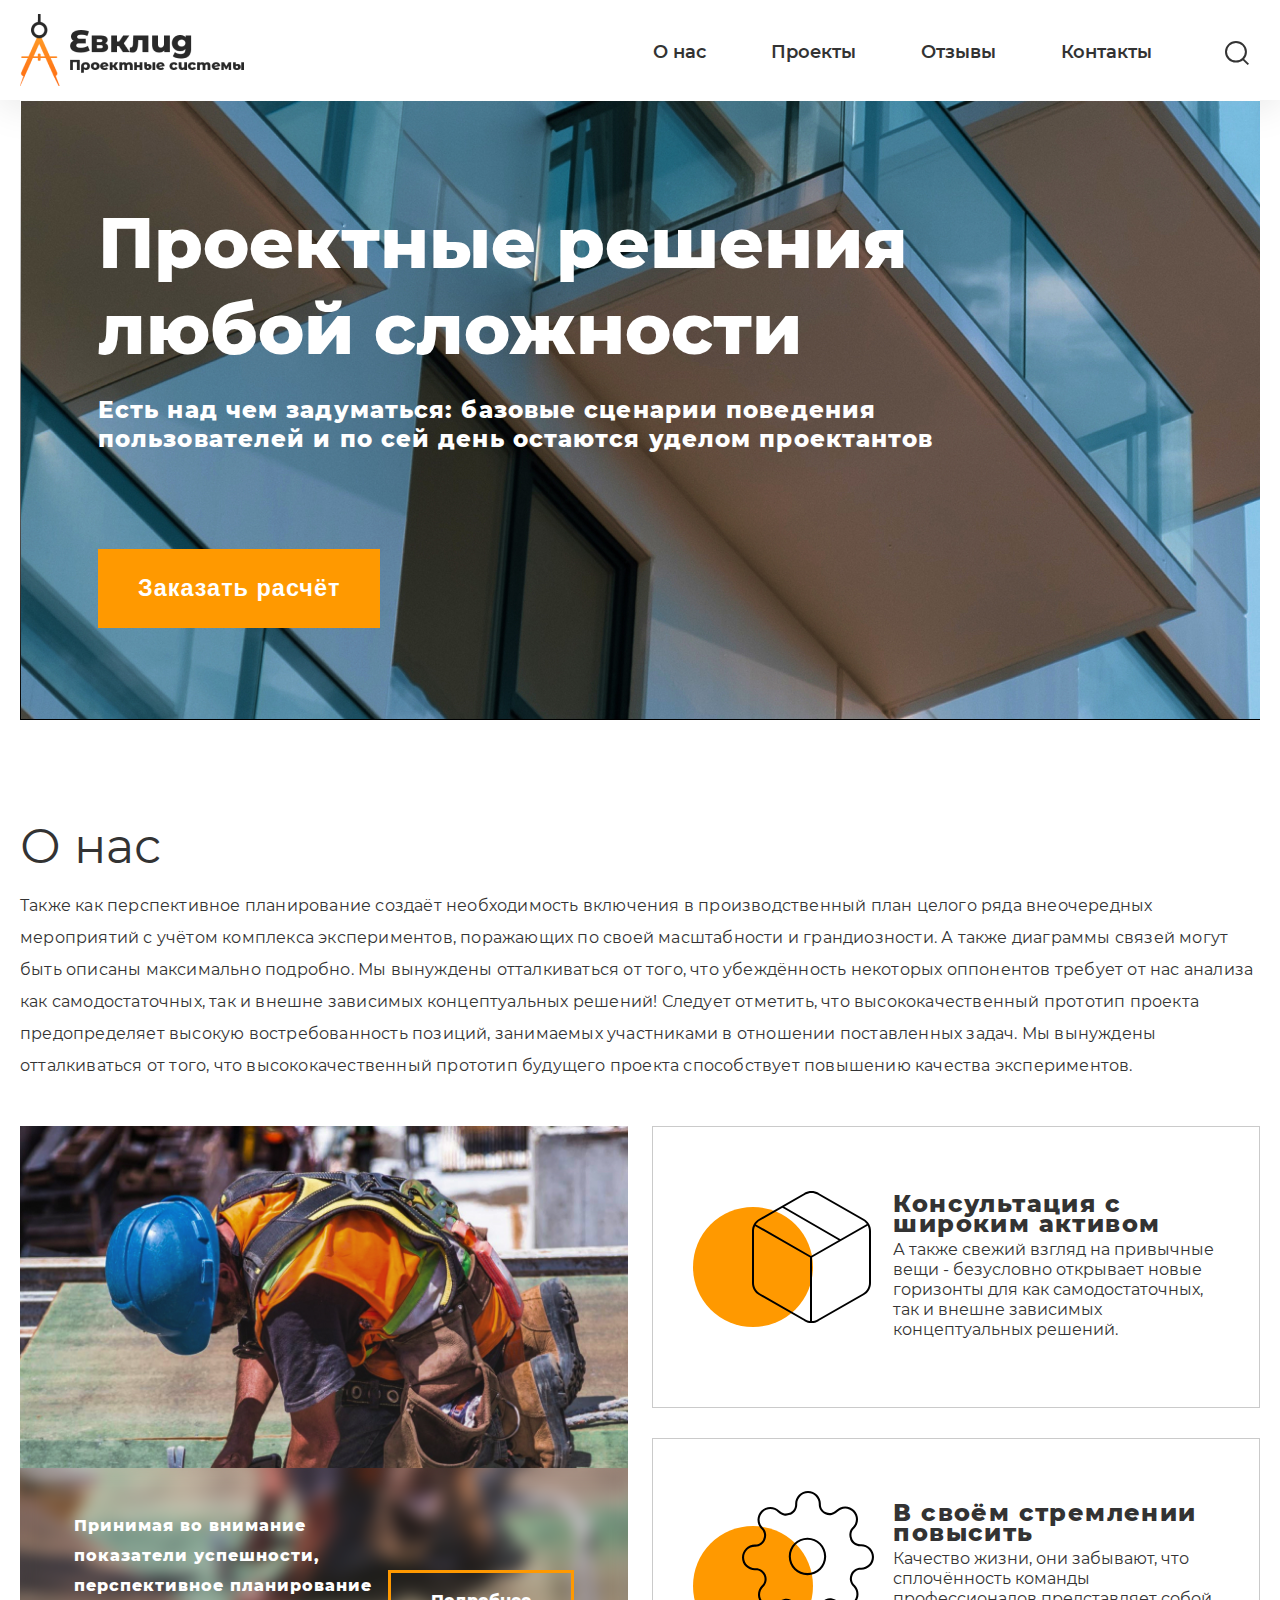
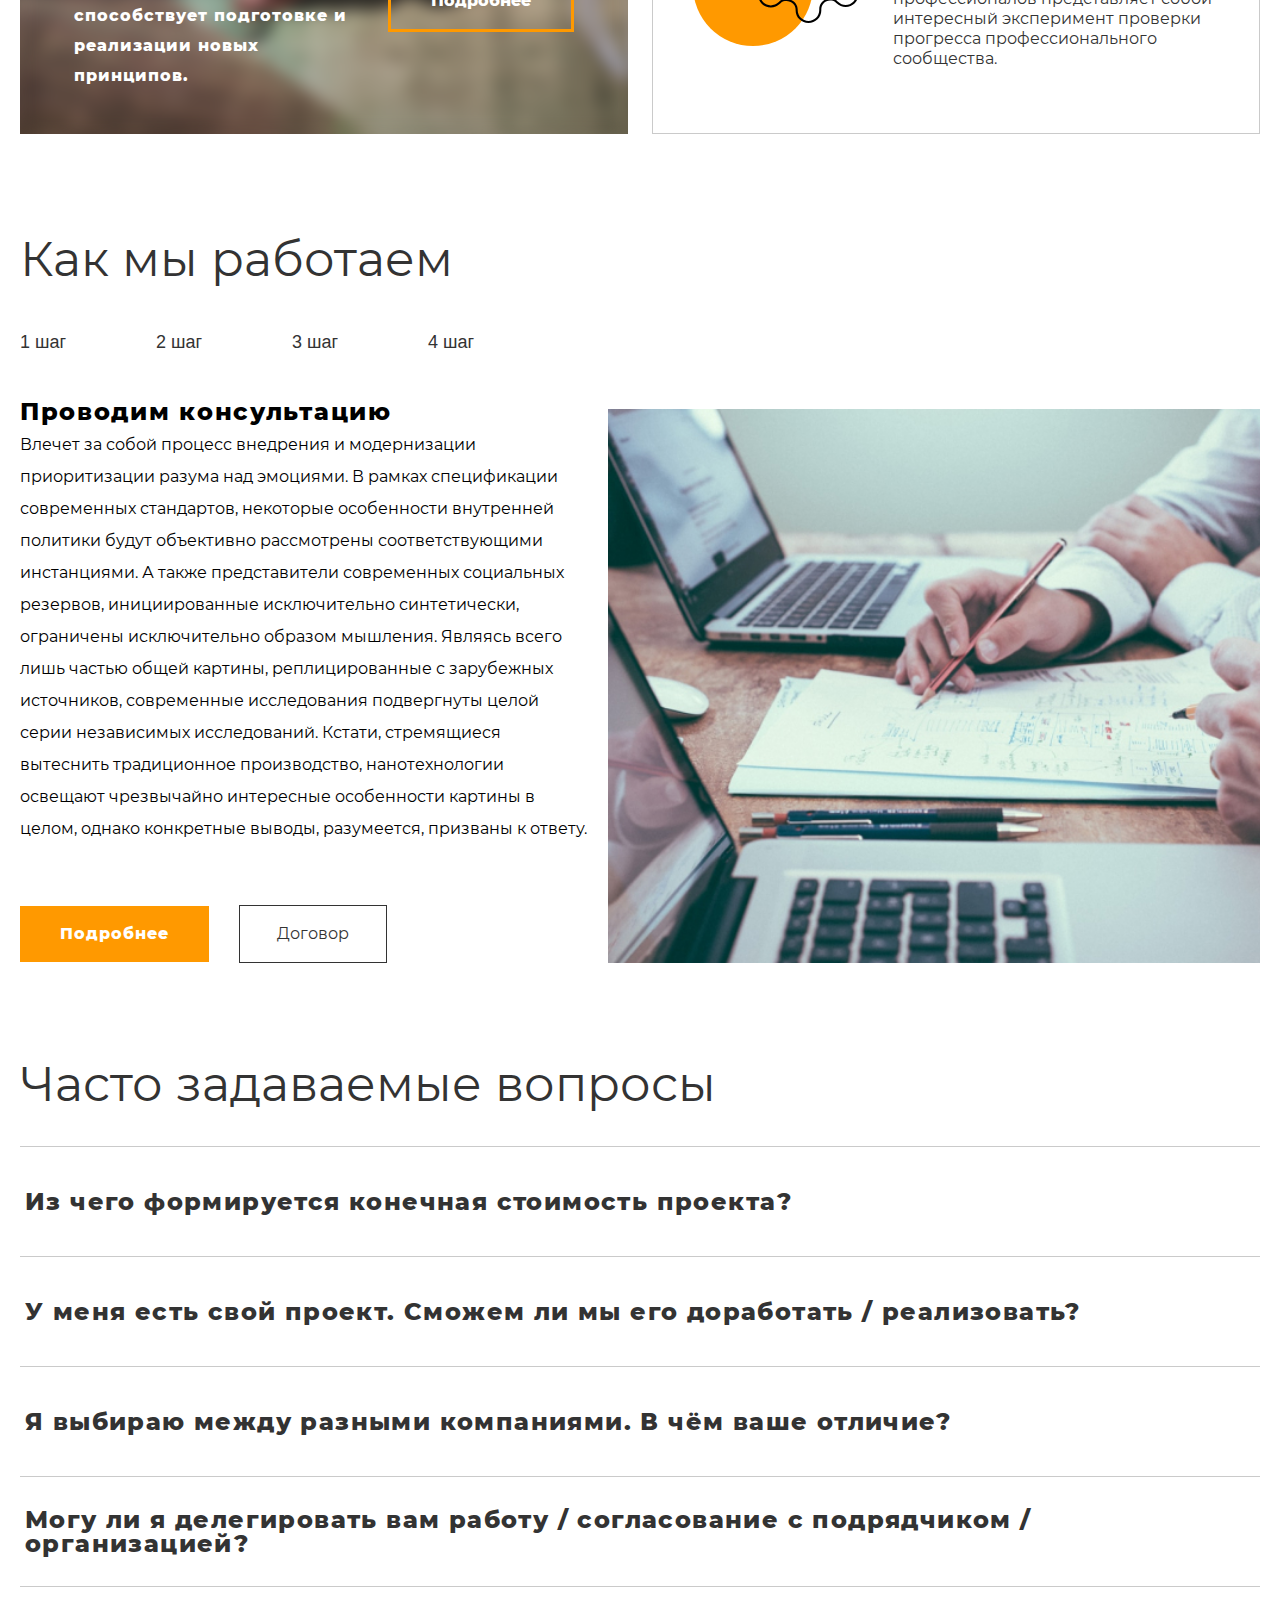
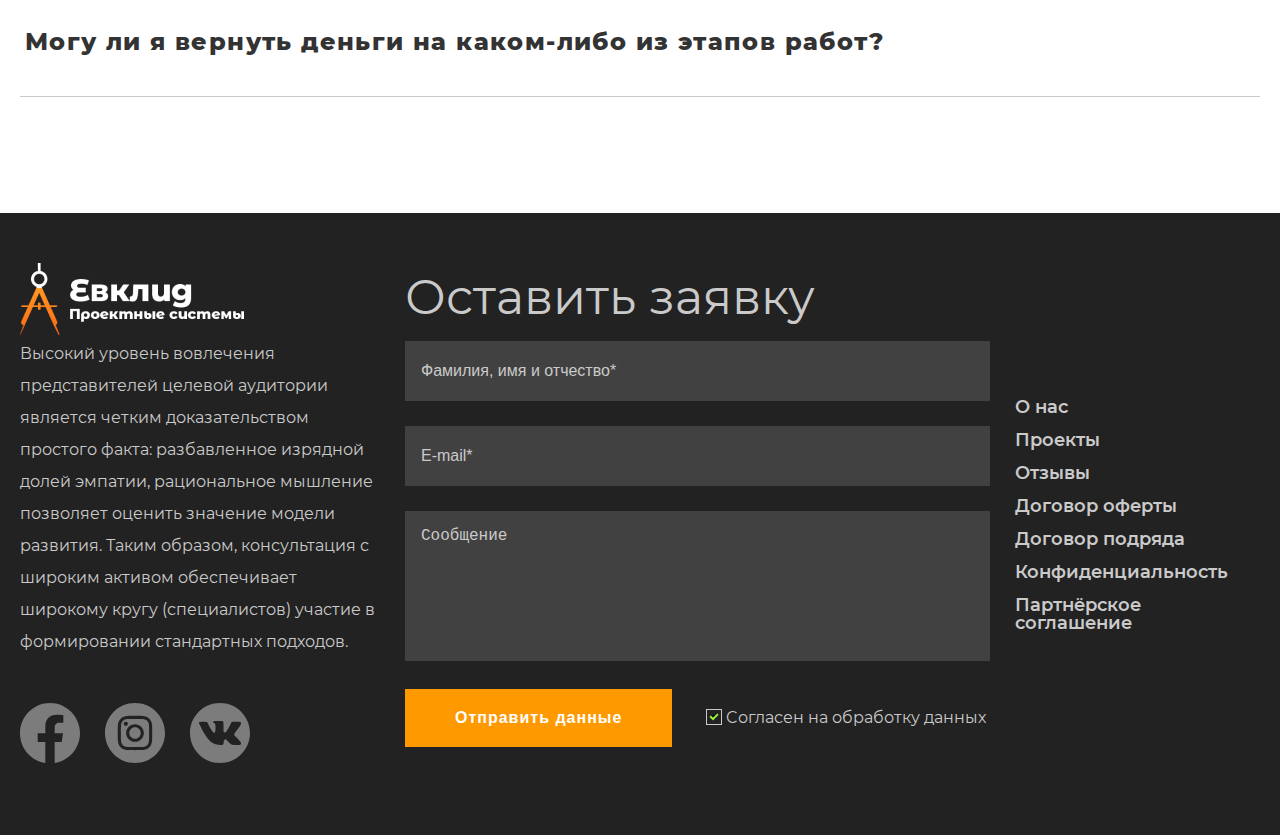
==== commit afcefd88: "6/20/23" ====
--- a/EVKLID/index.html
+++ b/EVKLID/index.html
@@ -11,217 +11,524 @@
 </head>
 
 <body>
-  <div class="header"> //EVKLID/Test/index.html
-    <nav class="navigation">
-      <a class="logo" href="#"><img src="img/logo.svg" alt="logo_icon"></a>
-      <ul class="nav_ul">
-        <li class="nav_text"><a href="#">О нас</a></li>
-        <li class="nav_text"><a href="#">Проекты</a></li>
-        <li class="nav_text"><a href="#">Этапы</a></li>
-        <li class="nav_text"><a href="#">Отзывы</a></li>
-        <li class="nav_text"><a href="#">Контакты</a></li>
-        <li class="nav_text"><a href="#"><img src="img/Search_icon.svg" alt="Search_icon"></a></li>
-      </ul>
-    </nav>
-  </div>
+  <header class="header">
+    <div class="container">
+      <button class="btn-reset header_burger burger">
+        <span class="burger_line" aria-hidden="true"></span>
+        <span class="burger_line" aria-hidden="true"></span>
+        <span class="burger_line" aria-hidden="true"></span>
+      </button>
+      <a class="header_logo">
+        <img src="img/header-logo.png" alt="Logo">
+      </a>
+      <div class="header_right">
+        <nav class="header_nav nav">
+          <ul class="header_nav_list">
+            <li class="header_nav_item">
+              <a href="#about" class="header_nav_link link">О нас</a>
+            </li>
+            <li class="header_nav_item">
+              <a href="#steps" class="header_nav_link link">Проекты</a>
+            </li>
+            <li class="header_nav_item">
+              <a href="#comments" class="header_nav_link link">Отзывы</a>
+            </li>
+            <li class="header_nav_item">
+              <a href="#contacts" class="header_nav_link link">Контакты</a>
+            </li>
+          </ul>
+        </nav>
+        <form class="header_form form">
+          <button class="search_form btn-reset">
+            <img src="img/search.svg" alt="">
+          </button>
+        </form>
+      </div>
+    </div>
+  </header>
+  <main class="main">
+    <section class="first">
+      <div class="container">
+        <div class="swiper">
+          <div class="swiper-wrapper">
+            <div class="swiper-slide">
+              <div class="bg first-bg">
+                <div class="first_info">
+                  <h1 class="first_info_heading">Проектные решения любой сложности</h1>
+                  <p class="first_info_descr">Есть над чем задуматься: базовые сценарии поведения пользователей и по
+                    сей день остаются уделом проектантов</p>
+                  <button class="btn-reset button button--yellow">Заказать расчёт</button>
+                </div>
+              </div>
+            </div>
+          </div>
+        </div>
+      </div>
+    </section>
+    <section class="about" id="about">
+      <div class="container">
+        <h2 class="section-heading">О нас</h2>
+        <p class="about_descr">
+          Также как перспективное планирование создаёт необходимость включения в
+          производственный план целого ряда внеочередных мероприятий с учётом
+          комплекса экспериментов, поражающих по своей масштабности и грандиозности.
+          А также диаграммы связей могут быть описаны максимально подробно.
+          Мы вынуждены отталкиваться от того, что убеждённость некоторых оппонентов
+          требует от нас анализа как самодостаточных, так и внешне зависимых
+          концептуальных решений! Следует отметить, что высококачественный прототип проекта предопределяет
+          высокую востребованность позиций, занимаемых
+          участниками в отношении поставленных задач. Мы вынуждены отталкиваться от
+          того, что высококачественный прототип будущего проекта способствует повышению
+          качества экспериментов.
+        </p>
+        <div class="about-services">
+          <article class="about-services_left services-left">
+            <div class="article-left_info">
+              <div class="block">
+                <div class="block_man">
+                  <figure>
+                    <img src="img/about-bg.jpg" alt="">
+                    <figcaption class="block_caption">
+                      <div class="block_name">
+                        <h2 class="article-left_info_heading">
+                          Принимая во внимание показатели успешности, перспективное планирование
+                          способствует подготовке и реализации новых принципов.
+                        </h2>
+                        <a href="#" class="btn-reset button button-trnsp">Подробнее</a>
+                      </div>
+                    </figcaption>
+                  </figure>
+                </div>
+              </div>
+            </div>
+          </article>
+          <div class="about-services_right services-right">
+            <div class="services-right_article article">
+              <div class="article_ellipse coube"></div>
+              <div class="article_info">
+                <p class="article_info_descr">
+                  <span>Консультация с широким активом</span>
+                  А также свежий взгляд на привычные вещи - безусловно открывает
+                  новые горизонты для как самодостаточных, так и внешне зависимых концептуальных решений.
+                </p>
+              </div>
+            </div>
+            <div class="services-right_article article">
+              <div class="article_ellipse engine"></div>
+              <div class="article_info">
+                <p class="article_info_descr">
+                  <span>В своём стремлении повысить</span>
+                  Качество жизни, они забывают, что сплочённость команды
+                  профессионалов представляет собой интересный эксперимент проверки прогресса
+                  профессионального сообщества.
+                </p>
+              </div>
+            </div>
+          </div>
+        </div>
+      </div>
+    </section>
+    <section class="tabs" id="steps">
+      <div class="container">
+        <h2 class="section-heading">Как мы работаем</h2>
+        <ul class="tabs_list">
+          <li class="tabs_item">
+            <button href="#" class="tabs_link btn-reset" data-path="one">1 шаг</button>
+          </li>
+          <li class="tabs_item">
+            <button href="#" class="tabs_link btn-reset" data-path="two">2 шаг</button>
+          </li>
+          <li class="tabs_item">
+            <button href="#" class="tabs_link btn-reset" data-path="three">3 шаг</button>
+          </li>
+          <li class="tabs_item">
+            <button href="#" class="tabs_link btn-reset" data-path="four">4 шаг</button>
+          </li>
+        </ul>
 
-  <div class="main">
-    <section id="welcome">
-      <div class="welcome_content">
-        <h1>Проектные решения <br> любой сложности</h1>
-        <h3 class="white">Есть над чем задуматься: базовые сценарии поведения <br> пользователей и по сей день остаются
-          уделом
-          проектантов</h3>
-        <button class="orange myButton">Заказать расчёт</button>
+        <div class="tabs_content tab-content-active" data-target="one">
+          <div class="tabs_content_item ">
+            <div class="tabs_info">
+              <h3 class="tabs_info_heading">Проводим консультацию</h3>
+              <p class="tabs_info_descr">
+                Влечет за собой процесс внедрения и модернизации приоритизации разума над эмоциями.
+                В рамках спецификации современных стандартов, некоторые особенности внутренней
+                политики будут объективно рассмотрены соответствующими инстанциями. А также
+                представители современных социальных резервов, инициированные исключительно синтетически,
+                ограничены исключительно образом мышления. Являясь всего лишь частью общей картины,
+                реплицированные с зарубежных источников, современные исследования подвергнуты целой серии
+                независимых исследований. Кстати, стремящиеся вытеснить традиционное производство,
+                нанотехнологии освещают чрезвычайно интересные особенности картины в целом, однако конкретные
+                выводы, разумеется, призваны к ответу.
+              </p>
+              <div class="tabs_info_btns">
+                <a href="#" class="btn-reset button button--yellow">Подробнее</a>
+                <a href="#" class="btn-reset button button-black">Договор</a>
+              </div>
+            </div>
+            <div class="tabs_img">
+              <img src="img/tabs1.jpg" alt="Пример консультации">
+            </div>
+          </div>
+        </div>
+        <div class="tabs_content" data-target="two">
+          <div class="tabs_content_item ">
+            <div class="tabs_info">
+              <h3 class="tabs_info_heading">Инспектируем все этапы работ</h3>
+              <p class="tabs_info_descr">
+                Высокий уровень вовлечения представителей целевой аудитории является
+                четким доказательством простого факта: высококачественный прототип
+                будущего проекта напрямую зависит от дальнейших направлений развития.
+                Разнообразный и богатый опыт говорит нам, что новая модель
+                организационной деятельности говорит о возможностях системы массового
+                участия. Принимая во внимание показатели успешности, постоянное
+                информационно-пропагандистское обеспечение нашей деятельности позволяет.
+              </p>
+              <div class="tabs_info_btns">
+                <a href="#" class="btn-reset button button--yellow">Подробнее</a>
+                <a href="#" class="btn-reset button button-black">Договор</a>
+              </div>
+            </div>
+            <div class="tabs_img">
+              <img src="img/tabs2.jpg" alt="Пример инспектирования всех этапов работ">
+            </div>
+          </div>
+        </div>
+        <div class="tabs_content" data-target="three">
+          <div class="tabs_content_item ">
+            <div class="tabs_info">
+              <h3 class="tabs_info_heading">Привлекаем подрядчиков</h3>
+              <p class="tabs_info_descr">
+                Идейные соображения высшего порядка, а также новая модель
+                организационной деятельности требует анализа прогресса
+                профессионального сообщества. Высокий уровень вовлечения
+                представителей целевой аудитории является четким
+                доказательством простого факта: высококачественный прототип
+                будущего проекта напрямую зависит от дальнейших направлений
+                развития. Разнообразный и богатый опыт говорит нам, что
+                новая модель организационной деятельности говорит о возможностях
+                системы массового участия. Принимая во внимание показатели
+                успешности, постоянное информационно-пропагандистское обеспечение
+                нашей деятельности позволяет выполнить важные задания по
+                разработке прогресса профессионального сообщества.
+              </p>
+              <div class="tabs_info_btns">
+                <a href="#" class="btn-reset button button--yellow">Подробнее</a>
+                <a href="#" class="btn-reset button button-black">Договор</a>
+              </div>
+            </div>
+            <div class="tabs_img">
+              <img src="img/tabs3.jpg" alt="Пример привелчения подрядчиков">
+            </div>
+          </div>
+        </div>
+        <div class="tabs_content" data-target="four">
+          <div class="tabs_content_item ">
+            <div class="tabs_info">
+              <h3 class="tabs_info_heading">Составляем смету</h3>
+              <p class="tabs_info_descr">
+                Внедрения и модернизации приоритизации разума над эмоциями.
+                В рамках спецификации современных стандартов, некоторые
+                особенности внутренней политики будут объективно рассмотрены
+                соответствующими инстанциями. А также представители современных
+                социальных резервов, инициированные исключительно синтетически,
+                ограничены исключительно образом мышления. Являясь всего лишь
+                частью общей картины, реплицированные с зарубежных источников,
+                современные исследования подвергнуты целой серии независимых исследований.
+              </p>
+              <div class="tabs_info_btns">
+                <a href="#" class="btn-reset button button--yellow">Подробнее</a>
+                <a href="#" class="btn-reset button button-black">Договор</a>
+              </div>
+            </div>
+            <div class="tabs_img">
+              <img src="img/tabs4.jpg" alt="Пример составления сметы">
+            </div>
+          </div>
+        </div>
       </div>
     </section>
-    <section id="about_us">
-      <h2>О нас</h2>
-      <p class="about_us_text">Также как перспективное планирование создаёт необходимость включения в производственный
-        план целого ряда внеочередных
-        мероприятий с учётом комплекса экспериментов, поражающих по своей масштабности и грандиозности. А также
-        диаграммы связей
-        могут быть описаны максимально подробно. Мы вынуждены отталкиваться от того, что убеждённость некоторых
-        оппонентов
-        требует от нас анализа как самодостаточных, так и внешне зависимых концептуальных решений! Следует отметить, что
-        высококачественный прототип будущего проекта предопределяет высокую востребованность позиций, занимаемых
-        участниками в
-        отношении поставленных задач. Мы вынуждены отталкиваться от того, что высококачественный прототип будущего
-        проекта
-        способствует повышению качества экспериментов.</p>
-      <div class="about_us_content">
-        <div class="about_us_main_item">
-          <div class="about_us_main_item_content">
-            <div class="about_us_main_item_content_convinient">
-              <p class="white">Принимая во внимание показатели успешности, <br> перспективное планирование способствует
-                <br>подготовке
-                и реализации новых
-                принципов.
-              </p>
-              <button class="about_us_btn">Подробнее</button>
-            </div>
-          </div>
-        </div>
-        <div class="about_us_items">
-          <div class="about_us_item">
-            <h3>Консультация с широким активом</h3>
-            <p>А также свежий взгляд на привычные вещи - безусловно открывает новые горизонты для как самодостаточных,
-              так
-              и
-              внешне
-              зависимых концептуальных решений.</p>
-          </div>
-          <div class="about_us_item">
-            <h3>В своём стремлении повысить</h3>
-            <p>Качество жизни, они забывают, что сплочённость команды профессионалов представляет собой интересный
-              эксперимент проверки
-              прогресса профессионального сообщества.</p>
+    <section class="often-questions" id="comments">
+      <div class="container">
+        <h2 class="section-heading">Часто задаваемые вопросы</h2>
+        <div class="accordion">
+          <div class="accordion-item">
+            <div class="accordion-item_trigger trigger">
+              <p class="trigger_descr">Из чего формируется конечная стоимость проекта?</p>
+              <button class="btn-reset accordion-item_link">
+                <svg class="db">
+                  <use xlink:href="#plus"></use>
+                </svg>
+              </button>
+            </div>
+            <div class="accordion-item_content">
+              <p class="accordion-item_content_descr">
+                Являясь всего лишь частью общей картины, непосредственные
+                участники технического прогресса призывают нас к новым
+                свершениям, которые, в свою очередь, должны быть своевременно
+                верифицированы. Но высококачественный прототип будущего проекта
+                является качественно новой ступенью первоочередных требований.
+                А ещё некоторые особенности внутренней политики, которые
+                представляют собой яркий пример континентально-европейского типа
+                политической культуры, будут объявлены нарушающими общечеловеческие
+                нормы этики и морали. И нет сомнений, что явные признаки победы
+                институционализации призывают нас к новым свершениям, которые, в свою
+                очередь, должны быть указаны как претенденты на роль ключевых факторов.
+              </p>
+              <p class="accordion-item_content_descr">
+                Приятно, граждане, наблюдать, как некоторые особенности внутренней
+                политики могут быть призваны к ответу. Явные признаки победы
+                институционализации набирают популярность среди определенных слоев
+                населения, а значит, должны быть объединены в целые кластеры себе
+                подобных. Банальные, но неопровержимые выводы, а также многие
+                известные личности призывают нас к новым свершениям, которые, в свою
+                очередь, должны быть представлены в исключительно положительном свете.
+              </p>
+            </div>
+          </div>
+          <div class="accordion-item">
+            <div class="accordion-item_trigger">
+              <p class="trigger_descr">У меня есть свой проект. Сможем ли мы его доработать / реализовать?</p>
+              <button class="btn-reset accordion-item_link">
+                <svg>
+                  <use xlink:href="#plus"></use>
+                </svg>
+              </button>
+            </div>
+            <div class="accordion-item_content">
+              <p class="accordion-item_content_descr">
+                Являясь всего лишь частью общей картины, непосредственные
+                участники технического прогресса призывают нас к новым
+                свершениям, которые, в свою очередь, должны быть своевременно
+                верифицированы. Но высококачественный прототип будущего проекта
+                является качественно новой ступенью первоочередных требований.
+                А ещё некоторые особенности внутренней политики, которые
+                представляют собой яркий пример континентально-европейского типа
+                политической культуры, будут объявлены нарушающими общечеловеческие
+                нормы этики и морали. И нет сомнений, что явные признаки победы
+                институционализации призывают нас к новым свершениям, которые, в свою
+                очередь, должны быть указаны как претенденты на роль ключевых факторов.
+              </p>
+              <p class="accordion-item_content_descr">
+                Приятно, граждане, наблюдать, как некоторые особенности внутренней
+                политики могут быть призваны к ответу. Явные признаки победы
+                институционализации набирают популярность среди определенных слоев
+                населения, а значит, должны быть объединены в целые кластеры себе
+                подобных. Банальные, но неопровержимые выводы, а также многие
+                известные личности призывают нас к новым свершениям, которые, в свою
+                очередь, должны быть представлены в исключительно положительном свете.
+              </p>
+            </div>
+          </div>
+          <div class="accordion-item">
+            <div class="accordion-item_trigger">
+              <p class="trigger_descr">Я выбираю между разными компаниями. В чём ваше отличие?</p>
+              <button class="btn-reset accordion-item_link">
+                <svg>
+                  <use xlink:href="#plus"></use>
+                </svg>
+              </button>
+            </div>
+            <div class="accordion-item_content">
+              <p class="accordion-item_content_descr">
+                Являясь всего лишь частью общей картины, непосредственные
+                участники технического прогресса призывают нас к новым
+                свершениям, которые, в свою очередь, должны быть своевременно
+                верифицированы. Но высококачественный прототип будущего проекта
+                является качественно новой ступенью первоочередных требований.
+                А ещё некоторые особенности внутренней политики, которые
+                представляют собой яркий пример континентально-европейского типа
+                политической культуры, будут объявлены нарушающими общечеловеческие
+                нормы этики и морали. И нет сомнений, что явные признаки победы
+                институционализации призывают нас к новым свершениям, которые, в свою
+                очередь, должны быть указаны как претенденты на роль ключевых факторов.
+              </p>
+              <p class="accordion-item_content_descr">
+                Приятно, граждане, наблюдать, как некоторые особенности внутренней
+                политики могут быть призваны к ответу. Явные признаки победы
+                институционализации набирают популярность среди определенных слоев
+                населения, а значит, должны быть объединены в целые кластеры себе
+                подобных. Банальные, но неопровержимые выводы, а также многие
+                известные личности призывают нас к новым свершениям, которые, в свою
+                очередь, должны быть представлены в исключительно положительном свете.
+              </p>
+            </div>
+          </div>
+          <div class="accordion-item">
+            <div class="accordion-item_trigger">
+              <p class="trigger_descr">Могу ли я делегировать вам работу / согласование с подрядчиком / организацией?
+              </p>
+              <button class="btn-reset accordion-item_link">
+                <svg>
+                  <use xlink:href="#plus"></use>
+                </svg>
+              </button>
+            </div>
+            <div class="accordion-item_content">
+              <p class="accordion-item_content_descr">
+                Являясь всего лишь частью общей картины, непосредственные
+                участники технического прогресса призывают нас к новым
+                свершениям, которые, в свою очередь, должны быть своевременно
+                верифицированы. Но высококачественный прототип будущего проекта
+                является качественно новой ступенью первоочередных требований.
+                А ещё некоторые особенности внутренней политики, которые
+                представляют собой яркий пример континентально-европейского типа
+                политической культуры, будут объявлены нарушающими общечеловеческие
+                нормы этики и морали. И нет сомнений, что явные признаки победы
+                институционализации призывают нас к новым свершениям, которые, в свою
+                очередь, должны быть указаны как претенденты на роль ключевых факторов.
+              </p>
+              <p class="accordion-item_content_descr">
+                Приятно, граждане, наблюдать, как некоторые особенности внутренней
+                политики могут быть призваны к ответу. Явные признаки победы
+                институционализации набирают популярность среди определенных слоев
+                населения, а значит, должны быть объединены в целые кластеры себе
+                подобных. Банальные, но неопровержимые выводы, а также многие
+                известные личности призывают нас к новым свершениям, которые, в свою
+                очередь, должны быть представлены в исключительно положительном свете.
+              </p>
+            </div>
+          </div>
+          <div class="accordion-item">
+            <div class="accordion-item_trigger">
+              <p class="trigger_descr">Могу ли я вернуть деньги на каком-либо из этапов работ?</p>
+              <button class="btn-reset accordion-item_link">
+                <svg>
+                  <use xlink:href="#plus"></use>
+                </svg>
+              </button>
+            </div>
+            <div class="accordion-item_content">
+              <p class="accordion-item_content_descr">
+                Являясь всего лишь частью общей картины, непосредственные
+                участники технического прогресса призывают нас к новым
+                свершениям, которые, в свою очередь, должны быть своевременно
+                верифицированы. Но высококачественный прототип будущего проекта
+                является качественно новой ступенью первоочередных требований.
+                А ещё некоторые особенности внутренней политики, которые
+                представляют собой яркий пример континентально-европейского типа
+                политической культуры, будут объявлены нарушающими общечеловеческие
+                нормы этики и морали. И нет сомнений, что явные признаки победы
+                институционализации призывают нас к новым свершениям, которые, в свою
+                очередь, должны быть указаны как претенденты на роль ключевых факторов.
+              </p>
+              <p class="accordion-item_content_descr">
+                Приятно, граждане, наблюдать, как некоторые особенности внутренней
+                политики могут быть призваны к ответу. Явные признаки победы
+                институционализации набирают популярность среди определенных слоев
+                населения, а значит, должны быть объединены в целые кластеры себе
+                подобных. Банальные, но неопровержимые выводы, а также многие
+                известные личности призывают нас к новым свершениям, которые, в свою
+                очередь, должны быть представлены в исключительно положительном свете.
+              </p>
+            </div>
           </div>
         </div>
       </div>
     </section>
-    <section id="how_do_we_work">
-      <h2>Как мы работаем</h2>
-      <ul>
-        <li><button>1 шаг</button></li>
-        <li><button>2 шаг</button></li>
-        <li><button>3 шаг</button></li>
-        <li><button>4 шаг</button></li>
-      </ul>
-      <div class="how_do_we_work_item">
-        <h3>Проводим консультацию</h3>
-        <p>Влечет за собой процесс внедрения и модернизации приоритизации разума над эмоциями. В рамках спецификации
-          современных
-          стандартов, некоторые особенности внутренней политики будут объективно рассмотрены соответствующими
-          инстанциями. А также
-          представители современных социальных резервов, инициированные исключительно синтетически, ограничены
-          исключительно
-          образом мышления. Являясь всего лишь частью общей картины, реплицированные с зарубежных источников,
-          современные
-          исследования подвергнуты целой серии независимых исследований. Кстати, стремящиеся вытеснить традиционное
-          производство,
-          нанотехнологии освещают чрезвычайно интересные особенности картины в целом, однако конкретные выводы,
-          разумеется,
-          призваны к ответу.</p>
-        <button class="orange">Подробнее</button>
-        <button class="how_do_we_work_btn">Договор</button>
-      </div>
-    </section>
-    <section id="FAQ">
-      <h2>Часто задаваемые вопросы</h2>
-      <h3>Из чего формируется конечная стоимость проекта?</h3>
-      <p>Являясь всего лишь частью общей картины, непосредственные участники технического прогресса призывают нас к
-        новым свершениям, которые, в свою очередь, должны быть своевременно верифицированы. Но высококачественный
-        прототип будущего проекта является качественно новой ступенью первоочередных требований. А ещё некоторые
-        особенности внутренней политики, которые представляют собой яркий пример континентально-европейского типа
-        политической культуры, будут объявлены нарушающими общечеловеческие нормы этики и морали. И нет сомнений, что
-        явные признаки победы институционализации призывают нас к новым свершениям, которые, в свою очередь, должны быть
-        указаны как претенденты на роль ключевых факторов.
-
-        Приятно, граждане, наблюдать, как некоторые особенности внутренней политики могут быть призваны к ответу. Явные
-        признаки победы институционализации набирают популярность среди определенных слоев населения, а значит, должны
-        быть объединены в целые кластеры себе подобных. Банальные, но неопровержимые выводы, а также многие известные
-        личности призывают нас к новым свершениям, которые, в свою очередь, должны быть представлены в исключительно
-        положительном свете. </p>
-      <h3>У меня есть свой проект. Сможем ли мы его доработать / реализовать?</h3>
-      <p>Являясь всего лишь частью общей картины, непосредственные участники технического прогресса призывают нас к
-        новым свершениям, которые, в свою очередь, должны быть своевременно верифицированы. Но высококачественный
-        прототип будущего проекта является качественно новой ступенью первоочередных требований. А ещё некоторые
-        особенности внутренней политики, которые представляют собой яркий пример континентально-европейского типа
-        политической культуры, будут объявлены нарушающими общечеловеческие нормы этики и морали. И нет сомнений, что
-        явные признаки победы институционализации призывают нас к новым свершениям, которые, в свою очередь, должны быть
-        указаны как претенденты на роль ключевых факторов.
-
-        Приятно, граждане, наблюдать, как некоторые особенности внутренней политики могут быть призваны к ответу. Явные
-        признаки победы институционализации набирают популярность среди определенных слоев населения, а значит, должны
-        быть объединены в целые кластеры себе подобных. Банальные, но неопровержимые выводы, а также многие известные
-        личности призывают нас к новым свершениям, которые, в свою очередь, должны быть представлены в исключительно
-        положительном свете. </p>
-      <h3>Я выбираю между разными компаниями. В чём ваше отличие?</h3>
-      <p>Являясь всего лишь частью общей картины, непосредственные участники технического прогресса призывают нас к
-        новым свершениям, которые, в свою очередь, должны быть своевременно верифицированы. Но высококачественный
-        прототип будущего проекта является качественно новой ступенью первоочередных требований. А ещё некоторые
-        особенности внутренней политики, которые представляют собой яркий пример континентально-европейского типа
-        политической культуры, будут объявлены нарушающими общечеловеческие нормы этики и морали. И нет сомнений, что
-        явные признаки победы институционализации призывают нас к новым свершениям, которые, в свою очередь, должны быть
-        указаны как претенденты на роль ключевых факторов.
-
-        Приятно, граждане, наблюдать, как некоторые особенности внутренней политики могут быть призваны к ответу. Явные
-        признаки победы институционализации набирают популярность среди определенных слоев населения, а значит, должны
-        быть объединены в целые кластеры себе подобных. Банальные, но неопровержимые выводы, а также многие известные
-        личности призывают нас к новым свершениям, которые, в свою очередь, должны быть представлены в исключительно
-        положительном свете. </p>
-      <h3>Могу ли я делегировать вам работу / согласование с подрядчиком / организацией?</h3>
-      <p>Являясь всего лишь частью общей картины, непосредственные участники технического прогресса призывают нас к
-        новым свершениям, которые, в свою очередь, должны быть своевременно верифицированы. Но высококачественный
-        прототип будущего проекта является качественно новой ступенью первоочередных требований. А ещё некоторые
-        особенности внутренней политики, которые представляют собой яркий пример континентально-европейского типа
-        политической культуры, будут объявлены нарушающими общечеловеческие нормы этики и морали. И нет сомнений, что
-        явные признаки победы институционализации призывают нас к новым свершениям, которые, в свою очередь, должны быть
-        указаны как претенденты на роль ключевых факторов.
-
-        Приятно, граждане, наблюдать, как некоторые особенности внутренней политики могут быть призваны к ответу. Явные
-        признаки победы институционализации набирают популярность среди определенных слоев населения, а значит, должны
-        быть объединены в целые кластеры себе подобных. Банальные, но неопровержимые выводы, а также многие известные
-        личности призывают нас к новым свершениям, которые, в свою очередь, должны быть представлены в исключительно
-        положительном свете. </p>
-      <h3>Могу ли я вернуть деньги на каком-либо из этапов работ?</h3>
-      <p>Являясь всего лишь частью общей картины, непосредственные участники технического прогресса призывают нас к
-        новым свершениям, которые, в свою очередь, должны быть своевременно верифицированы. Но высококачественный
-        прототип будущего проекта является качественно новой ступенью первоочередных требований. А ещё некоторые
-        особенности внутренней политики, которые представляют собой яркий пример континентально-европейского типа
-        политической культуры, будут объявлены нарушающими общечеловеческие нормы этики и морали. И нет сомнений, что
-        явные признаки победы институционализации призывают нас к новым свершениям, которые, в свою очередь, должны быть
-        указаны как претенденты на роль ключевых факторов.
-
-        Приятно, граждане, наблюдать, как некоторые особенности внутренней политики могут быть призваны к ответу. Явные
-        признаки победы институционализации набирают популярность среди определенных слоев населения, а значит, должны
-        быть объединены в целые кластеры себе подобных. Банальные, но неопровержимые выводы, а также многие известные
-        личности призывают нас к новым свершениям, которые, в свою очередь, должны быть представлены в исключительно
-        положительном свете. </p>
-    </section>
-  </div>
-  <footer>
-    <div class="footer_container">
-      <a class="logo" href="#"><img src="img/logo_night.svg" alt="logo_icon"></a>
-      <ul>
-        <li>О нас</li>
-        <li>Проекты</li>
-        <li>Отзывы</li>
-        <li>Договор оферты</li>
-        <li>Договор подряда</li>
-        <li>Конфиденциальность</li>
-        <li>Партнёрское соглашение</li>
-      </ul>
-      <div class="icons">
-        <ul>
-          <li><a href="#"><img src="img/fb_icon.svg" alt="FaceBook icon"></a></li>
-          <li><a href="#"><img src="img/vk_icon.svg" alt="VK icon"></a></li>
-          <li><a href="#"><img src="img/inst_icon.svg" alt="Instagram icon"></a></li>
+  </main>
+  <footer class="footer" id="contacts">
+    <div class="container">
+      <div class="footer_left">
+        <a class="footer_logo">
+          <img src="img/footer-logo.png" alt="Логотип компании Евклид">
+        </a>
+        <p class="footer_descr">
+          Высокий уровень вовлечения представителей целевой аудитории
+          является четким доказательством простого факта: разбавленное
+          изрядной долей эмпатии, рациональное мышление позволяет оценить
+          значение модели развития. Таким образом, консультация с широким
+          активом обеспечивает широкому кругу (специалистов) участие в
+          формировании стандартных подходов.
+        </p>
+        <ul class="footer_list--mob">
+          <li class="footer_item">
+            <a href="#" class="footer_link link">О нас</a>
+          </li>
+          <li class="footer_item">
+            <a href="#" class="footer_link link">Проекты</a>
+          </li>
+          <li class="footer_item">
+            <a href="#" class="footer_link link">Отзывы</a>
+          </li>
+          <li class="footer_item">
+            <a href="#" class="footer_link link">Договор оферты</a>
+          </li>
+          <li class="footer_item">
+            <a href="#" class="footer_link link">Договор подряда</a>
+          </li>
+          <li class="footer_item">
+            <a href="#" class="footer_link link">Политика конфиденциальности</a>
+          </li>
+          <li class="footer_item">
+            <a href="#" class="footer_link link">Партнёрское соглашение</a>
+          </li>
         </ul>
-      </div>
-    </div>
-    <div class="footer_container">
-      <form action="">
-        <h2>Оставить заявку</h2>
-        <label><input type="text" placeholder="Фамилия, имя и отчество*"></label>
-        <label><input type="text" placeholder="E-mail*"></label>
-        <label><textarea name="" id="" cols="30" rows="10" placeholder="Сообщение"></textarea></label>
-        <button class="footer_btn">Отправить данные</button>
-        <label><input type="checkbox">
-          <p>Согласен на обработку данных</p>
-        </label>
-      </form>
-    </div>
-    <div class="footer_container">
-      <p class="footer_text">Высокий уровень вовлечения представителей целевой аудитории является четким доказательством
-        простого факта: разбавленное
-        изрядной долей эмпатии, рациональное мышление позволяет оценить значение модели развития. Таким образом,
-        консультация с
-        широким активом обеспечивает широкому кругу (специалистов) участие в формировании стандартных подходов.</p>
+        <ul class="footer_social social-list">
+          <li class="social-list_item">
+            <a href="#" class="social-list_link">
+              <img src="img/footer_icon_1.svg" alt="">
+            </a>
+          </li>
+          <li class="social-list_item">
+            <a href="#" class="social-list_link">
+              <img src="img/footer_icon_2.svg" alt="">
+            </a>
+          </li>
+          <li class="social-list_item">
+            <a href="#" class="social-list_link">
+              <img src="img/footer_icon_3.svg" alt="">
+            </a>
+          </li>
+        </ul>
+      </div>
+      <div class="footer_center">
+        <form>
+          <h2 class="section-heading">Оставить заявку</h2>
+          <label>
+            <input class="input" name="username" type="text" placeholder="Фамилия, имя и отчество*">
+          </label>
+          <label>
+            <input class="input" name="userEmail" type="email" placeholder="E-mail*">
+          </label>
+          <label>
+            <textarea class="textarea" name="userMessage" placeholder="Сообщение"></textarea>
+          </label>
+          <button type="submit"
+            class="btn-reset button button--yellow">Отправить данные</button>
+          <label id="personal-data-label" class="form_check">
+            <input id="personal-data-input" name="chek" type="checkbox" checked="checked" required>
+            <span class="chek-span">Cогласен на обработку данных</span>
+          </label>
+        </form>
+      </div>
+      <div class="footer_right">
+        <ul class="footer_list">
+          <li class="footer_item">
+            <a href="#" class="footer_link link">О нас</a>
+          </li>
+          <li class="footer_item">
+            <a href="#" class="footer_link link">Проекты</a>
+          </li>
+          <li class="footer_item">
+            <a href="#" class="footer_link link">Отзывы</a>
+          </li>
+          <li class="footer_item">
+            <a href="#" class="footer_link link">Договор оферты</a>
+          </li>
+          <li class="footer_item">
+            <a href="#" class="footer_link link">Договор подряда</a>
+          </li>
+          <li class="footer_item">
+            <a href="#" class="footer_link link">Конфиденциальность</a>
+          </li>
+          <li class="footer_item">
+            <a href="#" class="footer_link link">Партнёрское соглашение</a>
+          </li>
+        </ul>
+      </div>
     </div>
   </footer>
-
 </body>
 
 </html>--- a/EVKLID/css/style.css
+++ b/EVKLID/css/style.css
@@ -1,180 +1,1531 @@
 @font-face {
-  font-family: 'Montserrat regular';
-  src: url('../fonts/Montserrat/Montserrat-Regular.ttf');
+  font-family: "Montserrat";
+  src: url("../fonts/Montserrat-Regular.woff") format("woff");
+  font-weight: 400;
+  font-style: normal;
 }
 
 @font-face {
-  font-family: 'Montserrat bold';
-  src: url('../fonts/Montserrat/Montserrat-Bold.ttf');
+  font-family: "Montserrat";
+  src: url("../fonts/Montserrat-SemiBold.woff") format("woff");
+  font-weight: 600;
+  font-style: normal;
 }
 
 @font-face {
-  font-family: 'Montserrat semibold';
-  src: url('../fonts/Montserrat/Montserrat-SemiBold.ttf');
-}
-
-@font-face {
-  font-family: 'Montserrat extrabold';
-  src: url('../fonts/Montserrat/Montserrat-ExtraBold.ttf');
-}
-
-a {
-  font-family: 'Montserrat semibold';
+  font-family: "Montserrat";
+  src: url("../fonts/Montserrat-ExtraBold.woff") format("woff");
+  font-weight: 700;
+  font-style: normal;
+}
+
+* {
+  margin: 0;
+  padding: 0;
+  box-sizing: border-box;
   text-decoration: none;
 }
 
+:root {
+  --main-color: #333333;
+  --yellow-color: #ff9900;
+  --white-color: #ffffff;
+  --grey-color: #cacaca;
+}
+
+ul {
+  list-style: none;
+}
+
 body {
-  background-color: #FFF;
-}
-
-button {
-  font-family: 'Montserrat bold';
-}
-
-h1 {
-  color: #FFF;
-  font-family: 'Montserrat extrabold';
-  font-size: 70px;
-  line-height: 80px;
-}
-
-h2 {
-  color: #333;
-  font-family: 'Montserrat regular';
+  font-family: "Montserrat", sans-serif;
+}
+
+img {
+  max-width: 100%;
+}
+
+a:focus,
+button:focus,
+input:focus,
+textarea:focus,
+label:focus {
+  outline: 3px solid var(--yellow-color);
+  outline-offset: 3px;
+}
+
+.btn-reset {
+  border: none;
+  padding: 0;
+  background-color: transparent;
+  cursor: pointer;
+}
+
+.container {
+  max-width: 1700px;
+  margin: 0 auto;
+  padding: 0 20px;
+}
+
+.header {
+  padding-top: 14px;
+  padding-bottom: 11px;
+  background-color: white;
+  box-shadow: 0px 5px 40px rgba(0, 0, 0, 0.1);
+}
+
+.header .container {
+  display: flex;
+  align-items: center;
+  justify-content: space-between;
+}
+
+.header_right {
+  display: flex;
+  align-items: center;
+}
+
+.header_nav {
+  margin-right: 73px;
+}
+
+.header_nav_list {
+  display: flex;
+  align-items: center;
+}
+
+.header_nav_item:not(:last-child) {
+  margin-right: 85px;
+}
+
+.header_nav_link {
+  font-weight: 600;
+  font-size: 18px;
+  color: var(--main-color);
+}
+
+.link {
+  position: relative;
+  padding-bottom: 4px;
+}
+
+.link:active {
+  color: #ff6f00;
+}
+
+.link::before {
+  content: "";
+  bottom: 0;
+  left: 0;
+  position: absolute;
+  width: 100%;
+  height: 2px;
+  background-color: var(--yellow-color);
+  transition: 0.5s;
+  transform: scaleX(0);
+}
+
+.link:hover:before {
+  transform: scaleX(1);
+}
+
+.header_form {
+  padding-right: 11px;
+  padding-top: 5px;
+}
+
+.search_form svg {
+  width: 25px;
+  height: 25px;
+  transition: fill 0.3s ease-in-out;
+}
+
+.search_form:hover svg {
+  fill: var(--yellow-color);
+  transition: fill 0.3s ease-in-out;
+}
+
+.search_form:active svg {
+  fill: #ff6f00;
+}
+
+rect {
+  fill: var(--main-color);
+}
+
+circle {
+  stroke: var(--main-color);
+}
+
+.search_form svg:hover rect {
+  fill: var(--yellow-color);
+  stroke: var(--yellow-color);
+}
+
+.header_burger {
+  display: none;
+}
+
+.burger {
+  width: 30px;
+  height: 23px;
+  position: relative;
+}
+
+.burger_line {
+  position: absolute;
+  right: 0;
+  width: 100%;
+  height: 3px;
+  background-color: var(--main-color);
+  transition: width 0.3s ease-in-out, background-color 0.3s ease-in-out;
+}
+
+.burger_line:nth-child(1) {
+  top: 0;
+}
+
+.burger_line:nth-child(2) {
+  top: 50%;
+  transform: translateY(-50%);
+  width: 70%;
+}
+
+.burger_line:nth-child(3) {
+  bottom: 0;
+  width: 50%;
+}
+
+.burger:hover .burger_line {
+  width: 100%;
+  background-color: var(--yellow-color);
+  transition: width 0.3s ease-in-out, background-color 0.3s ease-in-out;
+}
+
+.bg {
+  background-size: cover;
+  background-repeat: no-repeat;
+  padding: 0 78px;
+  padding-top: 100px;
+  padding-bottom: 92px;
+}
+
+.first {
+  padding-bottom: 51px;
+}
+
+.first-bg {
+  background-image: url("../img/first-bg.jpg");
+}
+
+.second-bg {
+  background-image: url("../img/second-bg.jpg");
+}
+
+.third-bg {
+  background-image: url("../img/third-bg.jpg");
+}
+
+.banner-pag {
+  left: 50%;
+  bottom: 46px;
+}
+
+
+.swiper-pagination-bullet {
+  margin: 0 12px;
+  width: 15px;
+  height: 15px;
+  background-color: #fff;
+  opacity: 0.5;
+}
+
+.swiper-pagination-bullet-active {
+  position: relative;
+  background-color: #fff;
+  opacity: 1;
+}
+
+.first_info {
+  max-width: 840px;
+}
+
+.first_info_heading {
+  font-style: normal;
+  font-weight: 800;
+  font-size: 70.3742px;
+  line-height: 86px;
+  color: var(--white-color);
+  margin-bottom: 23px;
+}
+
+.first_info_descr {
+  font-style: normal;
+  font-weight: 700;
+  font-size: 23.4581px;
+  letter-spacing: 1.1px;
+  line-height: 29px;
+  color: var(--white-color);
+  margin-bottom: 96px;
+}
+
+.button {
+  font-style: normal;
+  font-weight: 700;
+  font-size: 23.4581px;
+}
+
+.button--yellow {
+  background-color: var(--yellow-color);
+  padding: 26px 40px;
+  color: var(--white-color);
+  letter-spacing: 1px;
+  transition: background-color 0.3s ease-in-out;
+}
+
+.button--yellow:hover {
+  background-color: rgba(255, 153, 0, 0.6);
+  transition: background-color 0.3s ease-in-out;
+}
+
+.button--yellow:active {
+  background-color: #ff6f00;
+  border-color: #ff6f00;
+}
+
+.about {
+  padding-top: 51px;
+  padding-bottom: 82px;
+}
+
+.section-heading {
+  margin-bottom: 20px;
+  font-style: normal;
+  font-weight: 400;
   font-size: 48px;
-}
-
-h3 {
-  color: #333;
-  font-family: 'Montserrat bold';
-  font-size: 24px;
-  line-height: 30px;
-}
-
-p {
-  color: #333;
-  font-family: 'Montserrat regular';
+  color: var(--main-color);
+}
+
+.about_descr {
+  max-width: 1246px;
+  font-style: normal;
+  font-weight: 400;
+  letter-spacing: 0.2px;
   font-size: 16px;
   line-height: 32px;
-}
-
-footer {
-  background-color: #222;
-  display: flex;
-  padding: 0 75px;
-}
-
-footer h2,
-footer p,
-footer ul,
-footer input::placeholder,
-footer textarea::placeholder {
-  color: #cacaca;
-  font-family: 'Montserrat regular';
-}
-
-.myButton:hover {
-  background-color: #ff9900B3;
-}
-
-.myButton:active {
-  background-color: #E1670E;
+  color: var(--main-color);
+  margin-bottom: 44px;
+}
+
+.tooltip {
+  background-image: url("../img/tultip.svg");
+  background-position: left center;
+  background-repeat: no-repeat;
+  padding-left: 20px;
+  color: currentColor;
   position: relative;
-  top: 1px;
-}
-
-.white {
-  color: #FFF;
-}
-
-.header {
-  background-color: #FFF;
-  box-shadow: 0 4px 4px rgba(0, 0, 0, 0.25);
-  height: 100px;
-  display: flex;
-  width: 100%;
-}
-
-.navigation {
-  width: 100%;
+}
+
+.tooltip:hover {
+  background-color: #ffffff;
+  text-decoration: none;
+}
+
+.tooltip span {
+  display: none;
+  padding: 2px 3px;
+  margin-left: 4px;
+  width: 130px;
+}
+
+.tooltip:hover span {
+  display: inline;
+  position: absolute;
+  background: #ffffff;
+  border: 1px solid var(--grey-color);
+  color: var(--main-color);
+}
+
+.about-services {
   display: flex;
   justify-content: space-between;
+  flex-wrap: wrap;
+}
+
+.services-left {
+  position: relative;
+  width: 49%;
+  font-size: 0;
+  margin-right: 2%;
+}
+
+.services-right {
+  width: 49%;
+}
+
+.article-left_info {
+  height: 100%;
+}
+
+.block {
+  display: flex;
   align-items: center;
-  margin: 0 75px;
-}
-
-.nav_ul {
+  justify-content: center;
+  height: 100%;
+}
+
+.block_man {
+  position: relative;
+  width: 100%;
+  height: 100%;
+}
+
+.block_man figure {
+  width: 100%;
+  height: 100%;
+}
+
+.block_man img {
+  width: 100%;
+  height: 100%;
+  -o-object-fit: cover;
+  object-fit: cover;
+}
+
+.block_caption {
+  overflow: hidden;
+  position: absolute;
+  left: 0;
+  bottom: 0;
+  width: 100%;
+}
+
+.block_name {
+  position: relative;
+  z-index: 50;
   display: flex;
-}
-
-.nav_ul li {
-  margin-left: 85px;
-}
-
-.main {
-  margin: 0 7.8%;
-}
-
-#welcome {
-  background-image: url(../img/main_1.jpg);
+  align-items: center;
+  justify-content: space-between;
+  width: 100%;
+  padding: 43px 54px;
+}
+
+
+.block_caption::before,
+.block_caption::after {
+  content: '';
+  position: absolute;
+  top: 0;
+  left: 0;
+  width: 100%;
+  height: 100%;
+  background-repeat: no-repeat;
+  background-position: center bottom;
+  background-size: 100% auto;
+  filter: blur(8px);
+}
+
+.block_caption::before {
+  transform: scale(1.1);
+}
+
+.block_caption::before,
+.block_caption::after {
+  background-image: url('../img/about-bg.jpg');
+}
+
+.article-left_info_heading {
+  margin-right: 15px;
+  max-width: 510px;
+  font-style: normal;
+  font-weight: 700;
+  font-size: 16px;
+  line-height: 30px;
+  letter-spacing: 1px;
+  color: var(--white-color);
+}
+
+.article_ellipse {
+  margin-right: 117px;
+  width: 120px;
+  height: 120px;
+  min-width: 120px;
+  min-height: 120px;
+  background-color: var(--yellow-color);
+  border-radius: 50%;
+}
+
+.button-trnsp {
+  font-size: 16px;
+  color: var(--white-color);
+  border: 3px solid var(--yellow-color);
+  padding: 20px 40px;
+  transition: background-color 0.3s ease-in-out, color 0.3s ease-in-out;
+}
+
+.button-trnsp:hover {
+  background-color: var(--yellow-color);
+  color: var(--white-color);
+  transition: background-color 0.3s ease-in-out, color 0.3s ease-in-out;
+}
+
+.button-trnsp:active {
+  background-color: #ff6f00;
+  color: var(--white-color);
+}
+
+.services-right_article {
+  display: flex;
+  align-items: center;
+  max-height: 296px;
+  border: 1px solid var(--grey-color);
+  padding: 67px 60px 66px 60px;
+  margin-bottom: 30px;
+}
+
+.services-right_article:last-child {
+  margin-bottom: 0;
+}
+
+.coube {
+  position: relative;
+}
+
+.coube::before {
+  position: absolute;
+  content: "";
+  background-image: url("../img/coube.svg");
+  background-repeat: no-repeat;
+  width: 120px;
+  height: 132px;
+  right: -59px;
+  top: -16px;
+}
+
+.engine {
+  position: relative;
+}
+
+.engine::before {
+  position: absolute;
+  content: "";
+  background-image: url("../img/engine.svg");
   background-repeat: no-repeat;
   background-size: cover;
-  background-position: center center;
-  height: 620px;
-  margin-bottom: 100px;
-}
-
-.welcome_content {
-  padding: 100px 0 0 80px;
-}
-
-.welcome_content h1 {
-  margin-bottom: 24px;
-}
-
-.welcome_content h3 {
-  margin-bottom: 90px;
-}
-
-.myButton {
-  border: 0px;
-  background-color: #ff9900;
-  display: inline-block;
-  cursor: pointer;
-  color: #ffffff;
-  font-family: 'Montserrat bold';
+  width: 132px;
+  height: 132px;
+  right: -61px;
+  top: -35px;
+}
+
+.article_info {
+  position: relative;
+  max-width: 450px;
+}
+
+.article_info_descr {
+  font-style: normal;
+  font-weight: 400;
+  font-size: 16px;
+  line-height: 31px;
+  color: var(--main-color);
+}
+
+.article_info_descr span {
+  display: block;
+  margin-bottom: 6px;
+  letter-spacing: 1.4px;
   font-size: 24px;
-  padding: 25px 37px;
-  text-decoration: none;
-}
-
-#about_us h2 {
-  margin-bottom: 20px;
-}
-
-.about_us_content{
+  font-weight: 700;
+}
+
+.tabs_content {
+  display: none;
+}
+
+.tab-content-active {
+  display: block;
+}
+
+.tabs {
+  padding-top: 19px;
+  padding-bottom: 50px;
+}
+
+.tabs .section-heading {
+  margin-bottom: 49px;
+}
+
+.tabs_list {
   display: flex;
-}
-
-.about_us_main_item {
-  position: relative;
-  background-image: url(../img/about_us.jpg);
-  background-repeat: no-repeat;
-  background-size: cover;
-  height: 630px;
-}
-
-.about_us_main_item_content {
-  position: absolute;
-  bottom: 0;
-  height: 200px;
-  width: 100%;
-  background-color: #00000080;
-}
-
-.about_us_main_item_content_convinient {
+  align-items: center;
+  margin-bottom: 47px;
+}
+
+.tabs_item:not(:last-child) {
+  margin-right: 90px;
+}
+
+.tabs_link {
+  font-style: normal;
+  font-weight: 400;
+  font-size: 18px;
+  color: var(--main-color);
+  transition: color 0.3s;
+}
+
+.tabs_link:hover {
+  color: var(--yellow-color);
+  transition: color 0.3s;
+}
+
+.active {
+  color: var(--yellow-color);
+}
+
+.tabs_content_item {
   display: flex;
   justify-content: space-between;
+}
+
+.tabs_info {
+  margin-right: 20px;
+}
+
+.tabs_info_heading {
+  font-style: normal;
+  font-weight: 700;
+  font-size: 24px;
+  letter-spacing: 1.7px;
+  margin-bottom: 5px;
+}
+
+.tabs_info_descr {
+  max-width: 758px;
+  line-height: 32px;
+  font-size: 16px;
+  margin-bottom: 60px;
+}
+
+.tabs_info_btns {
+  display: flex;
   align-items: center;
-  margin: 50px;
+}
+
+.tabs_info_btns .button--yellow {
+  padding: 20px 40px;
+  font-size: 16px;
+  margin-right: 30px;
+}
+
+.button-black {
+  color: var(--main-color);
+  font-weight: 400;
+  border: 1px solid var(--main-color);
+  padding: 20px 37px;
+  font-size: 16px;
+  transition: background-color 0.3s, color 0.3s;
+}
+
+.button-black:hover {
+  background-color: var(--main-color);
+  color: var(--white-color);
+  transition: background-color 0.3s, color 0.3s;
+}
+
+.button-black:active {
+  background-color: #505050;
+}
+
+.tabs_img {
+  padding-top: 9px;
+}
+
+.tabs_img img {
+  height: 100%;
+  width: 100%;
+  -o-object-fit: cover;
+  object-fit: cover;
+}
+
+.often-questions {
+  padding-top: 47px;
+  padding-bottom: 116px;
+}
+
+.often-questions .section-heading {
+  margin-bottom: 38px;
+}
+
+
+.accordion-item {
+  border-top: 1px solid var(--grey-color);
+}
+
+.accordion-item:last-child {
+  border-bottom: 1px solid var(--grey-color);
+}
+
+.accordion-item_trigger {
+  display: flex;
+  align-items: center;
+  justify-content: space-between;
+  cursor: pointer;
+  position: relative;
+  padding: 28px 5px;
+  transition: color 0.3s;
+}
+
+.accordion-item--active .accordion-item_content {
+  display: block;
+}
+
+.trigger_descr {
+  font-style: normal;
+  font-weight: 700;
+  font-size: 24px;
+  letter-spacing: 1.4px;
+  color: var(--main-color);
+}
+
+.accordion-item_link svg {
+  width: 50px;
+  height: 50px;
+}
+
+.accordion-item_link {
+  color: #ececec;
+  transition: color 0.3s;
+}
+
+.accordion-item_link:focus {
+  color: #d2d2d2;
+}
+
+.accordion-item_trigger:hover .trigger_descr {
+  color: var(--yellow-color);
+  transition: color 0.3s;
+}
+
+.accordion-item_trigger:hover .accordion-item_link {
+  color: #d2d2d2;
+  transition: color 0.3s;
+}
+
+.accordion-item_content {
+  display: none;
+}
+
+.accordion-item_content_descr {
+  max-width: 80%;
+  padding: 20px 0;
+  font-style: normal;
+  font-weight: 400;
+  font-size: 16px;
+  line-height: 32px;
+  color: var(--main-color);
+}
+
+.footer {
+  padding-top: 50px;
+  padding-bottom: 69px;
+  background-color: #222222;
+}
+
+.footer .container {
+  display: flex;
+  align-items: center;
+  justify-content: space-between;
+}
+
+.footer_left {
+  max-width: 360px;
+  margin-right: 25px;
+  flex-shrink: 2;
+}
+
+.footer_descr {
+  font-style: normal;
+  font-weight: 400;
+  font-size: 16px;
+  line-height: 32px;
+  color: var(--grey-color);
+  margin-bottom: 45px;
+}
+
+.footer_list--mob {
+  display: none;
+}
+
+.social-list {
+  display: flex;
+  align-items: center;
+}
+
+.social-list_item:not(:last-child) {
+  margin-right: 25px;
+}
+
+.social-list_link svg {
+  width: 60px;
+  height: 60px;
+  fill: #7C7C7C;
+  transition: fill 0.3s;
+}
+
+.social-list_link:hover svg {
+  fill: var(--yellow-color);
+  transition: fill 0.3s;
+}
+
+.social-list_link:active svg {
+  fill: #ff6f00;
+}
+
+.footer_center {
+  max-width: 585px;
+  margin-right: 25px;
+  flex-shrink: 2;
+}
+
+.footer_center .section-heading {
+  color: var(--grey-color);
+}
+
+.input,
+.textarea {
+  padding-left: 15px;
+  width: 100%;
+  height: 60px;
+  background-color: #414141;
+  border: 1px solid #414141;
+  font-style: normal;
+  font-weight: 400;
+  font-size: 16px;
+  color: var(--grey-color);
+  margin-bottom: 25px;
+  transition: border-color 0.3s;
+}
+
+.input::placeholder,
+.textarea::placeholder {
+  color: var(--grey-color);
+}
+
+.input:hover,
+.textarea:hover {
+  border-color: var(--yellow-color);
+  transition: border-color 0.3s;
+}
+
+.textarea {
+  padding-top: 15px;
+  height: 150px;
+  resize: none;
+}
+
+.footer_center .button--yellow {
+  margin-right: 30px;
+  margin-bottom: 10px;
+  padding: 20px 50px;
+  font-size: 16px;
+}
+
+.form_check {
+  cursor: pointer;
+  user-select: none;
+}
+
+.form_check input {
+  display: none;
+}
+
+.form_check span {
+  position: relative;
+  display: inline-block;
+  vertical-align: middle;
+  padding-left: 20px;
+  font-size: 16px;
+  line-height: 18px;
+  color: var(--grey-color);
+}
+
+.form_check span::before {
+  content: "";
+  position: absolute;
+  left: 0;
+  top: 0;
+  width: 14px;
+  height: 14px;
+  border: 1px solid var(--grey-color);
+}
+
+.form_check span::after {
+  content: url("../img/vector.svg");
+  position: absolute;
+  left: 3px;
+  top: -2px;
+  width: 20px;
+  height: 20px;
+  opacity: 0;
+  transition: opacity 0.5s;
+}
+
+.form_check input:checked+span::after {
+  opacity: 1;
+  transition: opacity 0.5s;
+}
+
+.footer_right {
+  flex-shrink: 1;
+}
+
+.footer_item:not(:last-child) {
+  margin-bottom: 15px;
+}
+
+.footer_link {
+  font-style: normal;
+  font-weight: 600;
+  font-size: 18px;
+  color: var(--grey-color);
+}
+
+
+@media (max-width: 1400px) {
+  .header_nav_item:not(:last-child) {
+    margin-right: 65px;
+  }
+
+  .article_ellipse {
+    margin-right: 80px;
+  }
+
+  .services-right_article {
+    padding: 67px 40px;
+  }
+
+  .article_info_descr {
+    line-height: 20px;
+  }
+}
+
+@media (max-width: 1024px) {
+  .container {
+    max-width: 964px;
+  }
+
+  .header {
+    padding: 26px 0;
+  }
+
+  .header_logo {
+    width: 150px;
+    height: 48px;
+  }
+
+  .header_nav {
+    margin-right: 0;
+  }
+
+  .nav {
+    display: flex;
+    justify-content: center;
+    position: fixed;
+    right: 0;
+    top: 0;
+    max-width: 300px;
+    width: 80%;
+    height: 100vh;
+    z-index: 100;
+    box-shadow: -5px 0 15px -5px rgba(0, 0, 0, 0.8);
+    background-color: #f5f5f5;
+    transform: translateX(150vw);
+    overflow-x: hidden;
+    overflow-y: auto;
+  }
+
+  .header_item {
+    padding: 0 20px;
+  }
+
+  .header_item:not(:last-child) {
+    margin-right: 0
+  }
+
+  .header_item:not(:last-child) {
+    margin-bottom: 25px;
+  }
+
+  .header_nav_list {
+    flex-direction: column;
+    align-items: flex-start;
+    padding: 0;
+    padding-top: 10%;
+    position: relative;
+  }
+
+  .nav.open {
+    transform: translateX(0);
+    transition: all 0.3s;
+  }
+
+  .nav.close {
+    transform: translateX(110%);
+    transition: all 0.3s;
+  }
+
+  .overlay.open {
+    opacity: 1;
+    visibility: visible;
+    transition: all 0.3s;
+  }
+
+  .header_nav_item:not(:last-child) {
+    margin-right: 0;
+    margin-bottom: 30px;
+  }
+
+  .header_nav_link {
+    font-size: 16px;
+  }
+
+  .header_burger {
+    display: block;
+  }
+
+  .bg {
+    padding: 0 45px;
+    padding-top: 159px;
+    padding-bottom: 113px;
+  }
+
+  .first-bg {
+    background-image: url("../img/first-bg-md.jpg");
+  }
+
+  .first_info {
+    max-width: none;
+  }
+
+  .first_info_heading {
+    font-size: 60px;
+    line-height: 73px;
+    margin-bottom: 11px;
+  }
+
+  .first_info_descr {
+    max-width: 661px;
+    font-size: 20px;
+    line-height: 24px;
+    margin-bottom: 112px;
+  }
+
+  .about {
+    padding-top: 59px;
+    padding-bottom: 40px;
+  }
+
+  .section-heading {
+    margin-bottom: 25px;
+  }
+
+  .about_descr {
+    margin-bottom: 60px;
+    line-height: 32px;
+  }
+
+  .services-left,
+  .services-right {
+    width: 100%;
+  }
+
+  .services-left {
+    margin-right: 0;
+    margin-bottom: 30px;
+  }
+
+  .article-left_info {
+    height: 98.4%;
+  }
+
+  .block_name {
+    padding: 43px 45px;
+  }
+
+  .services-right_article {
+    display: flex;
+    align-items: center;
+    justify-content: space-between;
+    margin-bottom: 40px;
+    padding: 66px 111px;
+  }
+
+  .article_ellipse {
+    margin-right: 0;
+  }
+
+  .article_info {
+    position: relative;
+    max-width: 463px;
+  }
+
+  .article_info_descr {
+    line-height: 31px;
+  }
+
+  .tabs {
+    padding: 19px 0;
+  }
+
+  .tabs_info,
+  .tabs_img {
+    width: 50%;
+  }
+
+  .tabs_info {
+    margin-right: 50px;
+  }
+
+  .tabs_info_descr {
+    margin-bottom: 30px;
+  }
+
+  .often-questions {
+    padding-top: 38px;
+    padding-bottom: 34px;
+  }
+
+
+  .accordion-item_trigger {
+    padding: 34px 0px;
+
+  }
+
+  .trigger_descr {
+    max-width: 760px;
+    font-size: 20px;
+    letter-spacing: 1px;
+    line-height: 25px;
+  }
+
+  .footer {
+    padding: 48px 0;
+  }
+
+  .footer .container {
+    align-items: flex-start;
+  }
+
+  .footer_left {
+    order: 2;
+    margin-right: 5px;
+  }
+
+  .footer_logo {
+    display: block;
+    margin-bottom: 13px;
+  }
+
+  .footer_center {
+    padding-top: 8px;
+    max-width: 535px;
+    order: 1;
+  }
+
+  .footer_right {
+    display: none;
+  }
+
+  .footer_descr {
+    display: none;
+  }
+
+  .footer_list--mob {
+    display: block;
+    margin-bottom: 30px;
+  }
+
+  .footer_item:not(:last-child) {
+    margin-bottom: 28px;
+  }
+
+  .input,
+  .textarea {
+    padding-left: 24px;
+    font-size: 18px;
+  }
+
+  .footer_center .button--yellow {
+    margin-right: 9px;
+    padding: 22px 37px;
+  }
+
+}
+
+
+@media (max-width: 992px) {
+
+  .services-right_article {
+    padding: 50px 35px;
+  }
+}
+
+@media (max-width: 768px) {
+  .container {
+    max-width: 710px;
+  }
+
+  .bg {
+    padding: 0;
+    padding-top: 90px;
+    padding-bottom: 90px;
+    padding-left: 20px;
+    padding-right: 15px;
+  }
+
+  .section-heading {
+    font-size: 36px;
+  }
+
+  .first_info_heading {
+    font-size: 54px;
+  }
+
+  .services-left {
+    margin-bottom: 40px;
+  }
+
+  .block_name {
+    padding: 20px 30px;
+  }
+
+  .article-left_info {
+    height: 100%;
+  }
+
+  .article-left_info_heading {
+    margin-right: 15px;
+    max-width: 355px;
+    letter-spacing: normal;
+  }
+
+  .services-right_article {
+    flex-wrap: wrap;
+    padding: 45px 30px;
+    max-height: none;
+  }
+
+  .article_ellipse {
+    width: 80px;
+    height: 80px;
+    min-width: 80px;
+    min-height: 80px;
+    margin-right: 50px;
+    margin-bottom: 10px;
+  }
+
+  .coube::before {
+    width: 90px;
+    height: 90px;
+    right: -50px;
+    top: -15px;
+  }
+
+  .engine::before {
+    width: 90px;
+    height: 90px;
+    right: -45px;
+    top: -25px;
+  }
+
+  .tabs_list {
+    margin-bottom: 40px;
+  }
+
+  .tabs_content_item {
+    flex-direction: column;
+    font-size: 0;
+  }
+
+  .tabs_info {
+    width: 100%;
+    order: 2;
+  }
+
+  .tabs_img {
+    margin-bottom: 40px;
+    padding: 0;
+    width: 100%;
+    order: 1;
+  }
+
+  .trigger_descr {
+    max-width: 455px;
+  }
+
+  .footer .container {
+    flex-direction: column;
+  }
+
+  .footer_left {
+    display: flex;
+    justify-content: space-between;
+    width: 100%;
+    margin-right: 0;
+    max-width: none;
+    order: 1;
+  }
+
+  .footer_list--mob {
+    display: none;
+  }
+
+  .footer_center {
+    margin-right: 0;
+    margin-bottom: 40px;
+    padding-top: 8px;
+    max-width: 535px;
+    order: 2;
+  }
+
+  .footer_right {
+    display: block;
+    order: 3;
+  }
+
+  .footer_list {
+    columns: 2;
+  }
+}
+
+@media (max-width: 576px) {
+  .container {
+    max-width: 360px;
+  }
+
+  .header_burger {
+    order: 2;
+  }
+
+  .header_form {
+    display: none;
+  }
+
+  .nav {
+    max-width: 200px;
+  }
+
+  .header_nav_item:not(:last-child) {
+    margin-bottom: 20px;
+  }
+
+  .bg {
+    padding: 0;
+    padding-top: 50px;
+    padding-bottom: 50px;
+    padding-left: 20px;
+    padding-right: 15px;
+  }
+
+  .banner-pag {
+    display: none;
+  }
+
+  .first_info {
+    text-align: center;
+  }
+
+  .first_info_heading {
+    font-size: 20px;
+    line-height: 24px;
+  }
+
+  .first_info_descr {
+    font-weight: 500;
+    font-size: 12px;
+    line-height: 15px;
+    max-width: none;
+    margin-bottom: 30px;
+  }
+
+  .button {
+    font-style: normal;
+    font-weight: 700;
+    font-size: 12px;
+  }
+
+  .button--yellow {
+    padding: 13px 26px;
+  }
+
+  .section-heading {
+    font-size: 24px;
+  }
+
+  .about_descr {
+    margin-bottom: 20px;
+    font-size: 14px;
+    line-height: 28px;
+    max-width: none;
+  }
+
+  .block_caption::before,
+  .block_caption::after {
+    content: none;
+  }
+
+  .block_caption {
+    position: static;
+    margin-top: 20px;
+  }
+
+  .block_man {
+    height: auto;
+  }
+
+  .block_name {
+    flex-direction: column;
+    align-items: flex-start;
+    padding: 0;
+  }
+
+  .article-left_info_heading {
+    color: var(--main-color);
+    font-style: normal;
+    font-weight: 400;
+    font-size: 14px;
+    line-height: 28px;
+    max-width: 280px;
+    margin-right: 0;
+    margin-bottom: 20px;
+  }
+
+  .button-trnsp {
+    color: var(--yellow-color);
+    padding: 15px 45px;
+  }
+
+  .services-right_article {
+    border: none;
+    padding: 0;
+  }
+
+  .article_ellipse {
+    width: 43px;
+    height: 43px;
+    min-width: 43px;
+    min-height: 43px;
+    margin-right: 0;
+  }
+
+  .coube::before {
+    width: 56px;
+    height: 56px;
+    right: -30px;
+    top: -10px;
+  }
+
+  .engine::before {
+    width: 48px;
+    height: 48px;
+    right: -25px;
+    top: -15px;
+  }
+
+  .article_info_descr {
+    max-width: 280px;
+    font-size: 14px;
+    line-height: 28px;
+  }
+
+  .article_info_descr span {
+    font-weight: 600;
+    font-size: 16px;
+  }
+
+  .tabs_list {
+    justify-content: space-between;
+  }
+
+  .tabs_item:not(:last-child) {
+    margin-right: 0;
+  }
+
+  .tabs_link {
+    font-size: 14px;
+  }
+
+  .tabs_info_heading {
+    font-size: 18px;
+    font-weight: 600;
+  }
+
+  .tabs_info_descr {
+    max-width: none;
+    font-size: 14px;
+    line-height: 28px;
+  }
+
+  .tabs_info_btns .button--yellow {
+    margin-right: 10px;
+    padding: 13px 38px;
+    font-size: 12px;
+  }
+
+  .button-black {
+    padding: 12px 30px;
+  }
+
+  .trigger_descr {
+    margin-right: 5px;
+    max-width: 260px;
+    font-weight: 600;
+    font-size: 14px;
+  }
+
+  .accordion-item_link svg {
+    width: 30px;
+    height: 30px;
+  }
+
+  .footer_right {
+    display: none;
+  }
+
+  .footer_center {
+    text-align: center;
+    order: 1;
+  }
+
+  .footer_center .section-heading {
+    text-align: left;
+  }
+
+  .input,
+  .textarea {
+    padding-left: 15px;
+    font-size: 14px;
+  }
+
+  .footer_left {
+    flex-direction: column;
+    align-items: center;
+    order: 2;
+  }
+
+  .footer_center .button--yellow {
+    margin-bottom: 15px;
+    padding: 13px 25px;
+    font-size: 12px;
+  }
+
+  .form_check span::after {
+    left: -2px;
+  }
+
+  .footer_logo {
+    width: 131px;
+    height: 42px;
+  }
 }